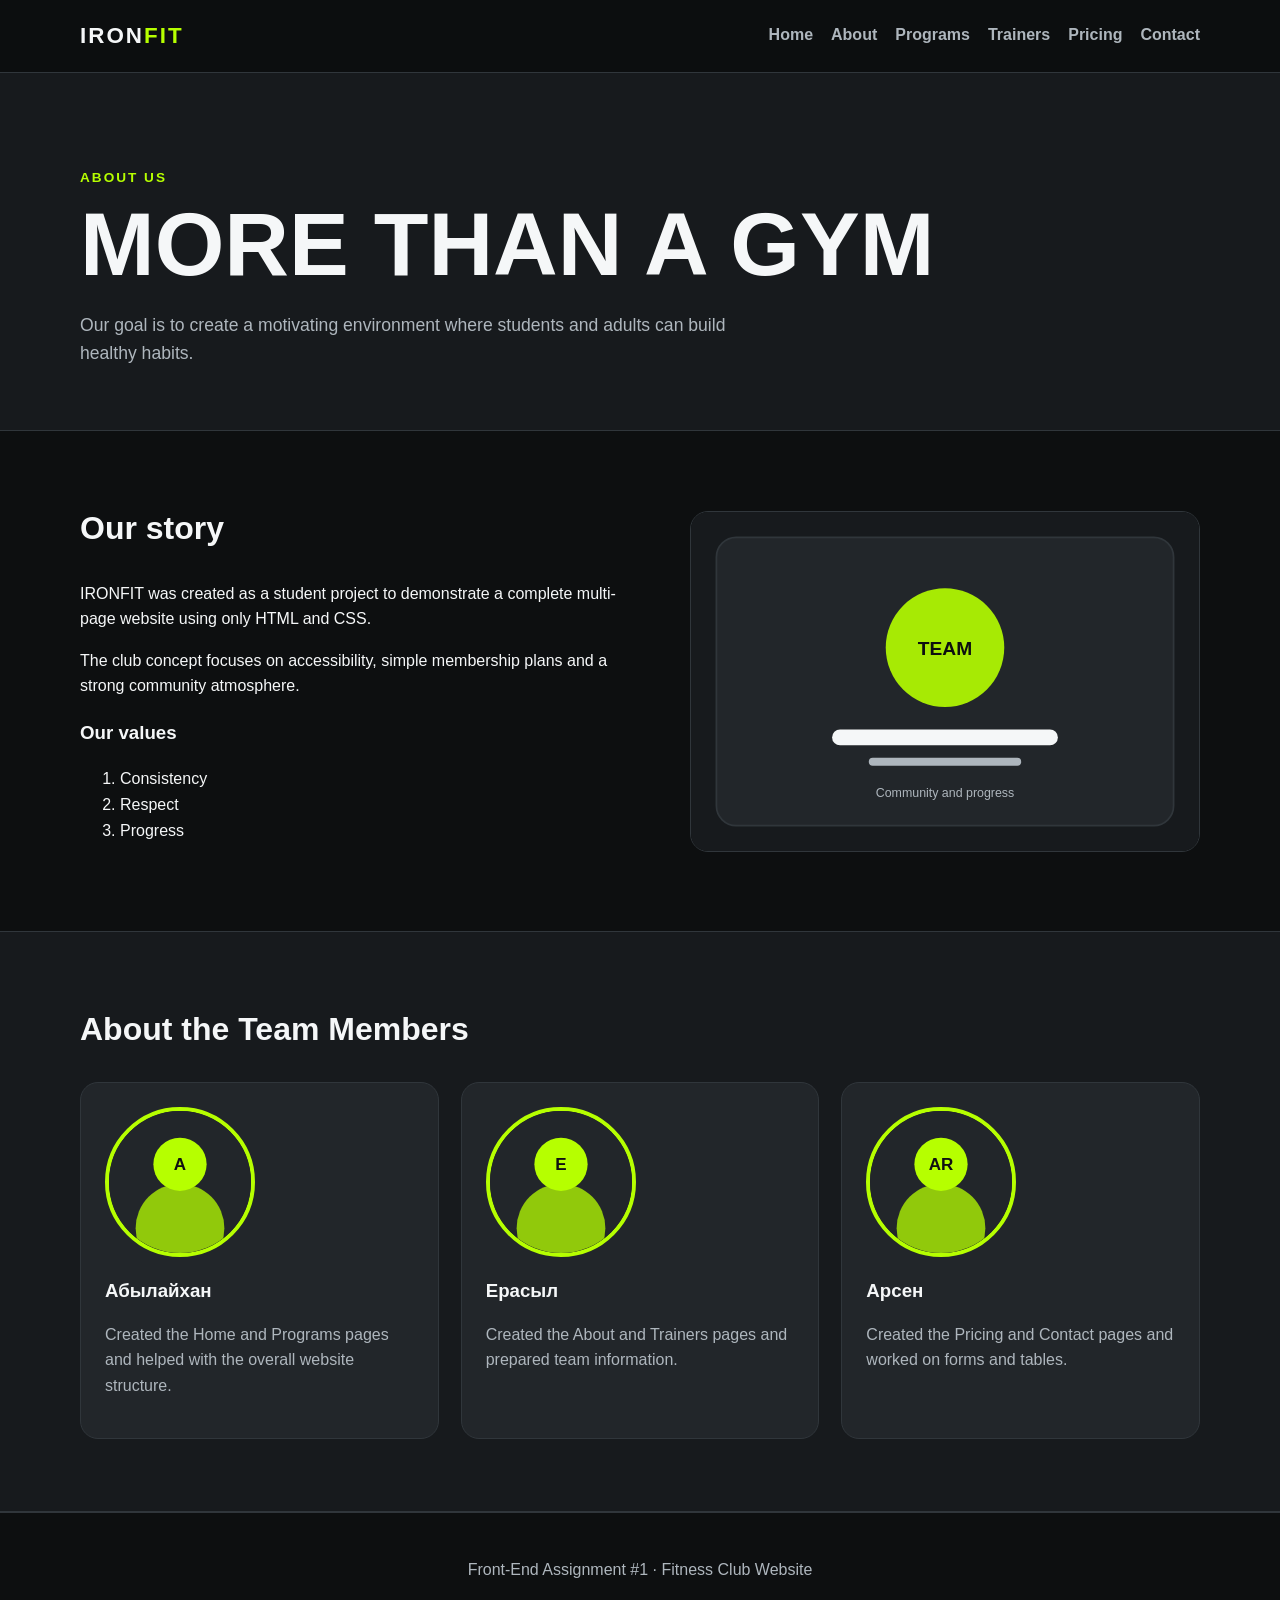
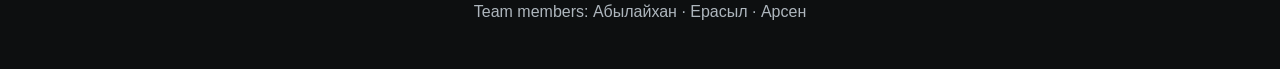
==== about.html @ 22f2975e "Erasyl: create About page" ====
<!DOCTYPE html>
<html lang="en">
<head>
  <!-- Page created by Ерасыл -->
  <meta charset="UTF-8">
  <meta name="viewport" content="width=device-width, initial-scale=1.0">
  <title>About Us | IRONFIT</title>
  <link rel="stylesheet" href="css/style.css">
</head>
<body>

<header id="main-header">
  <div class="container nav-wrap">
    <a class="logo" href="index.html">IRON<span>FIT</span></a>
    <nav class="nav-menu">
      <a href="index.html">Home</a>
      <a href="about.html">About</a>
      <a href="programs.html">Programs</a>
      <a href="trainers.html">Trainers</a>
      <a href="pricing.html">Pricing</a>
      <a href="contact.html">Contact</a>
    </nav>
  </div>
</header>


<main>
  <section class="page-hero">
    <div class="container">
      <p class="eyebrow">ABOUT US</p>
      <h1>More than a gym</h1>
      <p class="lead">Our goal is to create a motivating environment where students and adults can build healthy habits.</p>
    </div>
  </section>

  <section class="section">
    <div class="container two-col">
      <div>
        <h2>Our story</h2>
        <p>IRONFIT was created as a student project to demonstrate a complete multi-page website using only HTML and CSS.</p>
        <p>The club concept focuses on accessibility, simple membership plans and a strong community atmosphere.</p>
        <h3>Our values</h3>
        <ol>
          <li>Consistency</li>
          <li>Respect</li>
          <li>Progress</li>
        </ol>
      </div>
      <img class="feature-img" src="images/about.svg" alt="Fitness club members training together">
    </div>
  </section>

  <section class="section alt">
    <div class="container">
      <h2>About the Team Members</h2>
      <div class="cards">
        <article class="card">
          <img class="profile-img" src="images/abylai.svg" alt="Profile illustration of Абылайхан">
          <h3>Абылайхан</h3>
          <p>Created the Home and Programs pages and helped with the overall website structure.</p>
        </article>
        <article class="card">
          <img class="profile-img" src="images/erasyl.svg" alt="Profile illustration of Ерасыл">
          <h3>Ерасыл</h3>
          <p>Created the About and Trainers pages and prepared team information.</p>
        </article>
        <article class="card">
          <img class="profile-img" src="images/arsen.svg" alt="Profile illustration of Арсен">
          <h3>Арсен</h3>
          <p>Created the Pricing and Contact pages and worked on forms and tables.</p>
        </article>
      </div>
    </div>
  </section>
</main>


<footer>
  <div class="container">
    <p>Front-End Assignment #1 · Fitness Club Website</p>
    <p>Team members: Абылайхан · Ерасыл · Арсен</p>
  </div>
</footer>

</body>
</html>
---- css/style.css ----
* { box-sizing: border-box; }

:root {
  --bg: #0d0f10;
  --panel: #171a1d;
  --panel-2: #22262a;
  --text: #f5f7f8;
  --muted: #aeb6bd;
  --accent: #b6ff00;
  --border: #30363b;
}

html { scroll-behavior: smooth; }

body {
  margin: 0;
  font-family: Arial, Helvetica, sans-serif;
  background: var(--bg);
  color: var(--text);
  line-height: 1.6;
}

img {
  max-width: 100%;
  display: block;
}

a {
  color: var(--text);
  text-decoration: none;
}

.container {
  width: min(1120px, 90%);
  margin: 0 auto;
}

#main-header {
  position: sticky;
  top: 0;
  z-index: 10;
  background: rgba(13, 15, 16, 0.96);
  border-bottom: 1px solid var(--border);
}

.nav-wrap {
  min-height: 72px;
  display: flex;
  align-items: center;
  justify-content: space-between;
  gap: 24px;
}

.logo {
  font-size: 1.4rem;
  font-weight: 900;
  letter-spacing: 2px;
}

.logo span { color: var(--accent); }

.nav-menu {
  display: flex;
  gap: 18px;
  flex-wrap: wrap;
}

.nav-menu a {
  color: var(--muted);
  font-weight: 700;
  padding: 8px 0;
  border-bottom: 2px solid transparent;
}

.nav-menu a:hover {
  color: var(--accent);
  border-bottom-color: var(--accent);
}

.hero {
  min-height: 78vh;
  display: grid;
  align-items: center;
  padding: 70px 0;
}

.hero-grid,
.two-col,
.form-grid {
  display: grid;
  grid-template-columns: 1.1fr 1fr;
  align-items: center;
  gap: 48px;
}

.hero h1,
.page-hero h1 {
  font-size: clamp(2.6rem, 7vw, 5.8rem);
  line-height: 0.95;
  margin: 10px 0 24px;
  text-transform: uppercase;
}

.page-hero {
  padding: 80px 0 45px;
  background: var(--panel);
  border-bottom: 1px solid var(--border);
}

.eyebrow {
  color: var(--accent);
  font-weight: 900;
  letter-spacing: 2px;
  font-size: 0.85rem;
}

.lead {
  color: var(--muted);
  font-size: 1.1rem;
  max-width: 700px;
}

.btn,
button {
  display: inline-block;
  background: var(--accent);
  color: #0b0d0e;
  padding: 13px 20px;
  border: 2px solid var(--accent);
  border-radius: 10px;
  font-weight: 900;
  margin: 10px 10px 0 0;
  cursor: pointer;
}

.btn:hover,
button:hover {
  transform: translateY(-2px);
}

.btn-outline {
  background: transparent;
  color: var(--text);
}

.section { padding: 72px 0; }

.alt {
  background: var(--panel);
  border-top: 1px solid var(--border);
  border-bottom: 1px solid var(--border);
}

h2 {
  font-size: 2rem;
  margin-top: 0;
}

.cards {
  display: grid;
  grid-template-columns: repeat(3, 1fr);
  gap: 22px;
}

.card {
  background: var(--panel);
  border: 1px solid var(--border);
  padding: 24px;
  border-radius: 18px;
}

.alt .card { background: var(--panel-2); }

.card h3 { margin-bottom: 8px; }

.card p,
.card li { color: var(--muted); }

.feature-img,
.program-img {
  width: 100%;
  border-radius: 18px;
  border: 1px solid var(--border);
}

.program-img { margin-bottom: 16px; }

.profile-img {
  width: 150px;
  height: 150px;
  object-fit: cover;
  border-radius: 50%;
  border: 4px solid var(--accent);
  margin-bottom: 18px;
}

.check-list li { margin-bottom: 10px; }

.table-wrap { overflow-x: auto; }

table {
  width: 100%;
  border-collapse: collapse;
  background: var(--panel);
  border-radius: 16px;
  overflow: hidden;
}

table th,
table td {
  padding: 18px;
  border: 1px solid var(--border);
  text-align: left;
}

table th {
  background: var(--accent);
  color: #111;
}

table td { color: var(--muted); }

.center { text-align: center; margin-top: 28px; }

form {
  background: var(--panel);
  padding: 28px;
  border: 1px solid var(--border);
  border-radius: 18px;
}

#contact-form label {
  display: block;
  font-weight: 700;
  margin: 14px 0 7px;
}

input,
select,
textarea {
  width: 100%;
  padding: 12px 14px;
  border-radius: 9px;
  border: 1px solid var(--border);
  background: #0f1113;
  color: var(--text);
  outline: none;
}

input:focus,
select:focus,
textarea:focus {
  border-color: var(--accent);
}

input[type="color"] {
  height: 48px;
  padding: 5px;
}

.radio-row {
  display: flex;
  gap: 18px;
}

.radio-row label {
  display: flex !important;
  align-items: center;
  gap: 6px;
}

.radio-row input { width: auto; }

.contact-card {
  padding: 28px;
  border-radius: 18px;
}

footer {
  padding: 28px 0;
  text-align: center;
  color: var(--muted);
  border-top: 1px solid var(--border);
}

@media (max-width: 800px) {
  .nav-wrap,
  .hero-grid,
  .two-col,
  .form-grid {
    grid-template-columns: 1fr;
  }

  .nav-wrap {
    display: flex;
    flex-direction: column;
    padding: 16px 0;
  }

  .nav-menu { justify-content: center; }
  .cards { grid-template-columns: 1fr; }
  .hero { min-height: auto; }
}
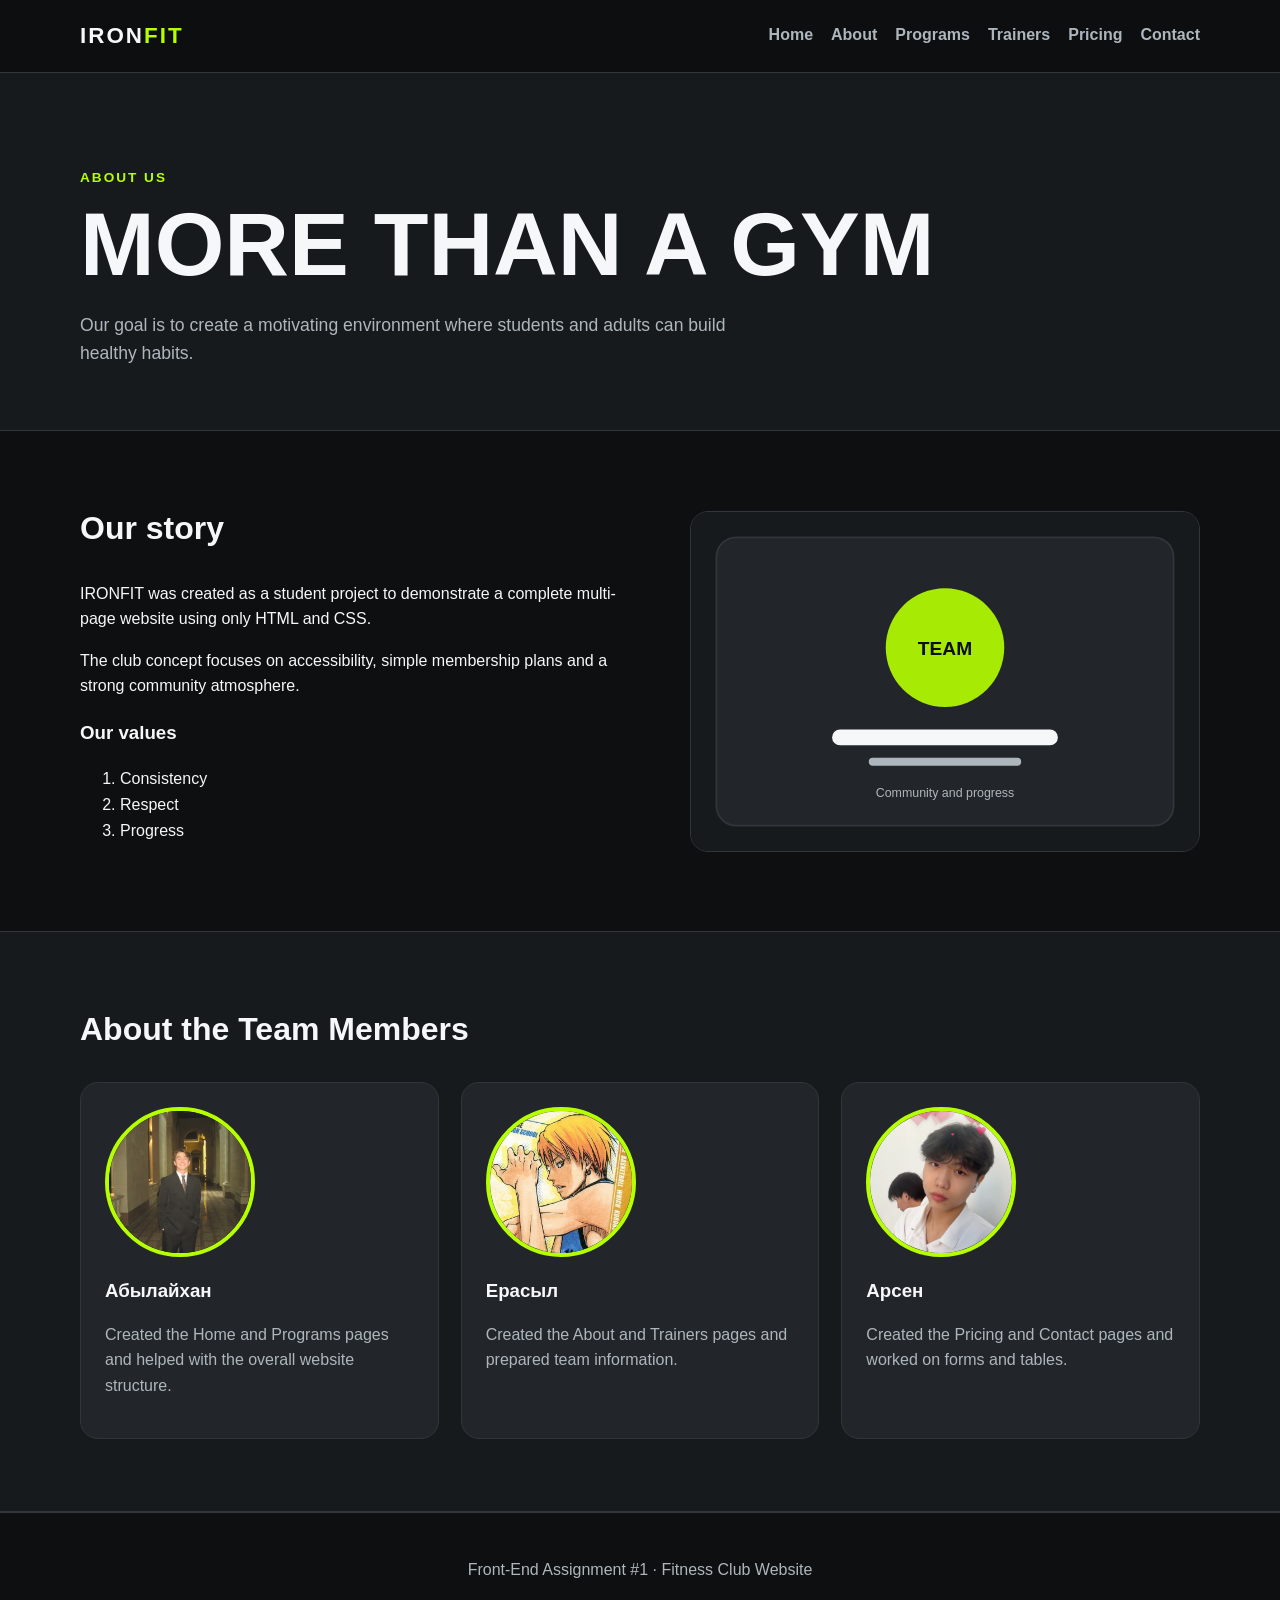
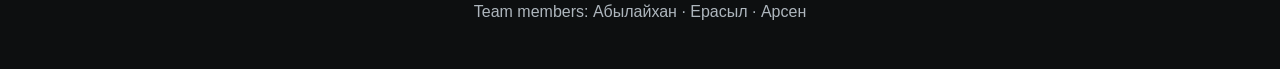
==== commit d2788a0d: "Final website updates" ====
--- a/about.html
+++ b/about.html
@@ -55,17 +55,17 @@
       <h2>About the Team Members</h2>
       <div class="cards">
         <article class="card">
-          <img class="profile-img" src="images/abylai.svg" alt="Profile illustration of Абылайхан">
+          <img class="profile-img" src="images/abylai.jpg" alt="Photo of Abylaikhan">
           <h3>Абылайхан</h3>
           <p>Created the Home and Programs pages and helped with the overall website structure.</p>
         </article>
         <article class="card">
-          <img class="profile-img" src="images/erasyl.svg" alt="Profile illustration of Ерасыл">
+          <img class="profile-img" src="images/erasyl.jpg" alt="Photo of Erasyl">
           <h3>Ерасыл</h3>
           <p>Created the About and Trainers pages and prepared team information.</p>
         </article>
         <article class="card">
-          <img class="profile-img" src="images/arsen.svg" alt="Profile illustration of Арсен">
+          <img class="profile-img" src="images/arsen.jpg" alt="Photo of Arsen">
           <h3>Арсен</h3>
           <p>Created the Pricing and Contact pages and worked on forms and tables.</p>
         </article>
@@ -73,7 +73,6 @@
     </div>
   </section>
 </main>
-
 
 <footer>
   <div class="container">
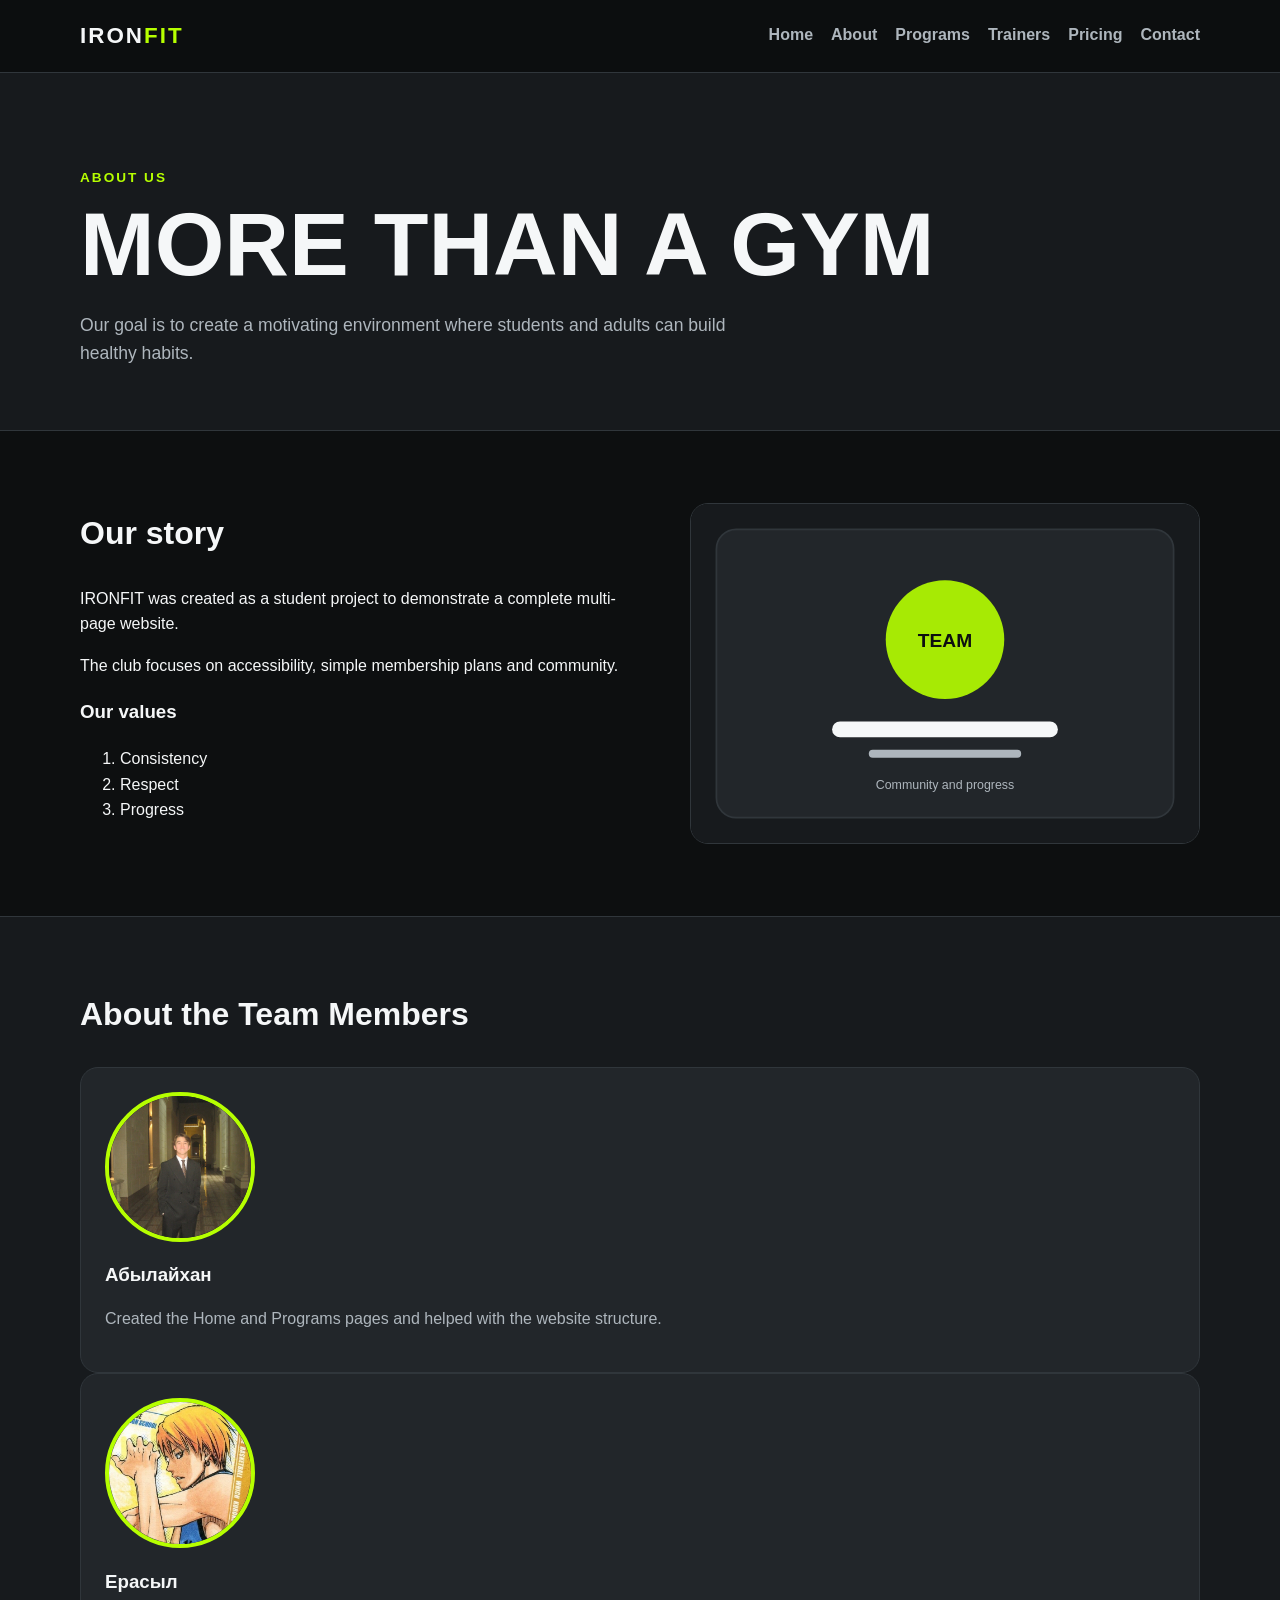
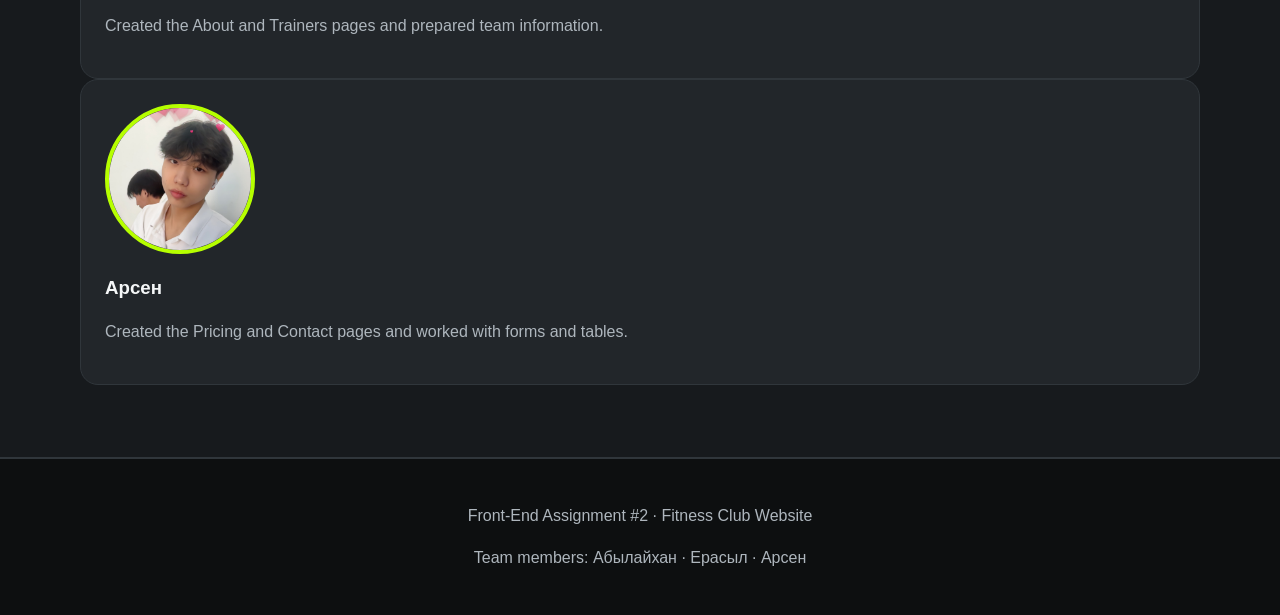
==== commit 53ee96a1: "Erasyl: add Flexbox layouts to team and trainers pages" ====
--- a/about.html
+++ b/about.html
@@ -1,5 +1,6 @@
 <!DOCTYPE html>
 <html lang="en">
+
 <head>
   <!-- Page created by Ерасыл -->
   <meta charset="UTF-8">
@@ -7,11 +8,17 @@
   <title>About Us | IRONFIT</title>
   <link rel="stylesheet" href="css/style.css">
 </head>
+
 <body>
 
 <header id="main-header">
+
   <div class="container nav-wrap">
-    <a class="logo" href="index.html">IRON<span>FIT</span></a>
+
+    <a class="logo" href="index.html">
+      IRON<span>FIT</span>
+    </a>
+
     <nav class="nav-menu">
       <a href="index.html">Home</a>
       <a href="about.html">About</a>
@@ -20,66 +27,135 @@
       <a href="pricing.html">Pricing</a>
       <a href="contact.html">Contact</a>
     </nav>
+
   </div>
+
 </header>
 
+<main>
 
-<main>
   <section class="page-hero">
     <div class="container">
+
       <p class="eyebrow">ABOUT US</p>
+
       <h1>More than a gym</h1>
-      <p class="lead">Our goal is to create a motivating environment where students and adults can build healthy habits.</p>
+
+      <p class="lead">
+        Our goal is to create a motivating environment
+        where students and adults can build healthy habits.
+      </p>
+
     </div>
   </section>
 
   <section class="section">
+
     <div class="container two-col">
+
       <div>
+
         <h2>Our story</h2>
-        <p>IRONFIT was created as a student project to demonstrate a complete multi-page website using only HTML and CSS.</p>
-        <p>The club concept focuses on accessibility, simple membership plans and a strong community atmosphere.</p>
+
+        <p>
+          IRONFIT was created as a student project
+          to demonstrate a complete multi-page website.
+        </p>
+
+        <p>
+          The club focuses on accessibility,
+          simple membership plans and community.
+        </p>
+
         <h3>Our values</h3>
+
         <ol>
           <li>Consistency</li>
           <li>Respect</li>
           <li>Progress</li>
         </ol>
+
       </div>
-      <img class="feature-img" src="images/about.svg" alt="Fitness club members training together">
+
+      <img
+        class="feature-img"
+        src="images/about.svg"
+        alt="Fitness club members training">
+
     </div>
   </section>
 
   <section class="section alt">
+
     <div class="container">
+
       <h2>About the Team Members</h2>
-      <div class="cards">
+
+      <div class="team-flex">
+
         <article class="card">
-          <img class="profile-img" src="images/abylai.jpg" alt="Photo of Abylaikhan">
+
+          <img
+            class="profile-img"
+            src="images/abylai.jpg"
+            alt="Photo of Abylaikhan">
+
           <h3>Абылайхан</h3>
-          <p>Created the Home and Programs pages and helped with the overall website structure.</p>
+
+          <p>
+            Created the Home and Programs pages
+            and helped with the website structure.
+          </p>
+
         </article>
+
         <article class="card">
-          <img class="profile-img" src="images/erasyl.jpg" alt="Photo of Erasyl">
+
+          <img
+            class="profile-img"
+            src="images/erasyl.jpg"
+            alt="Photo of Erasyl">
+
           <h3>Ерасыл</h3>
-          <p>Created the About and Trainers pages and prepared team information.</p>
+
+          <p>
+            Created the About and Trainers pages
+            and prepared team information.
+          </p>
+
         </article>
+
         <article class="card">
-          <img class="profile-img" src="images/arsen.jpg" alt="Photo of Arsen">
+
+          <img
+            class="profile-img"
+            src="images/arsen.jpg"
+            alt="Photo of Arsen">
+
           <h3>Арсен</h3>
-          <p>Created the Pricing and Contact pages and worked on forms and tables.</p>
+
+          <p>
+            Created the Pricing and Contact pages
+            and worked with forms and tables.
+          </p>
+
         </article>
+
       </div>
+
     </div>
   </section>
+
 </main>
 
 <footer>
+
   <div class="container">
-    <p>Front-End Assignment #1 · Fitness Club Website</p>
+    <p>Front-End Assignment #2 · Fitness Club Website</p>
     <p>Team members: Абылайхан · Ерасыл · Арсен</p>
   </div>
+
 </footer>
 
 </body>
-</html>
+</html>
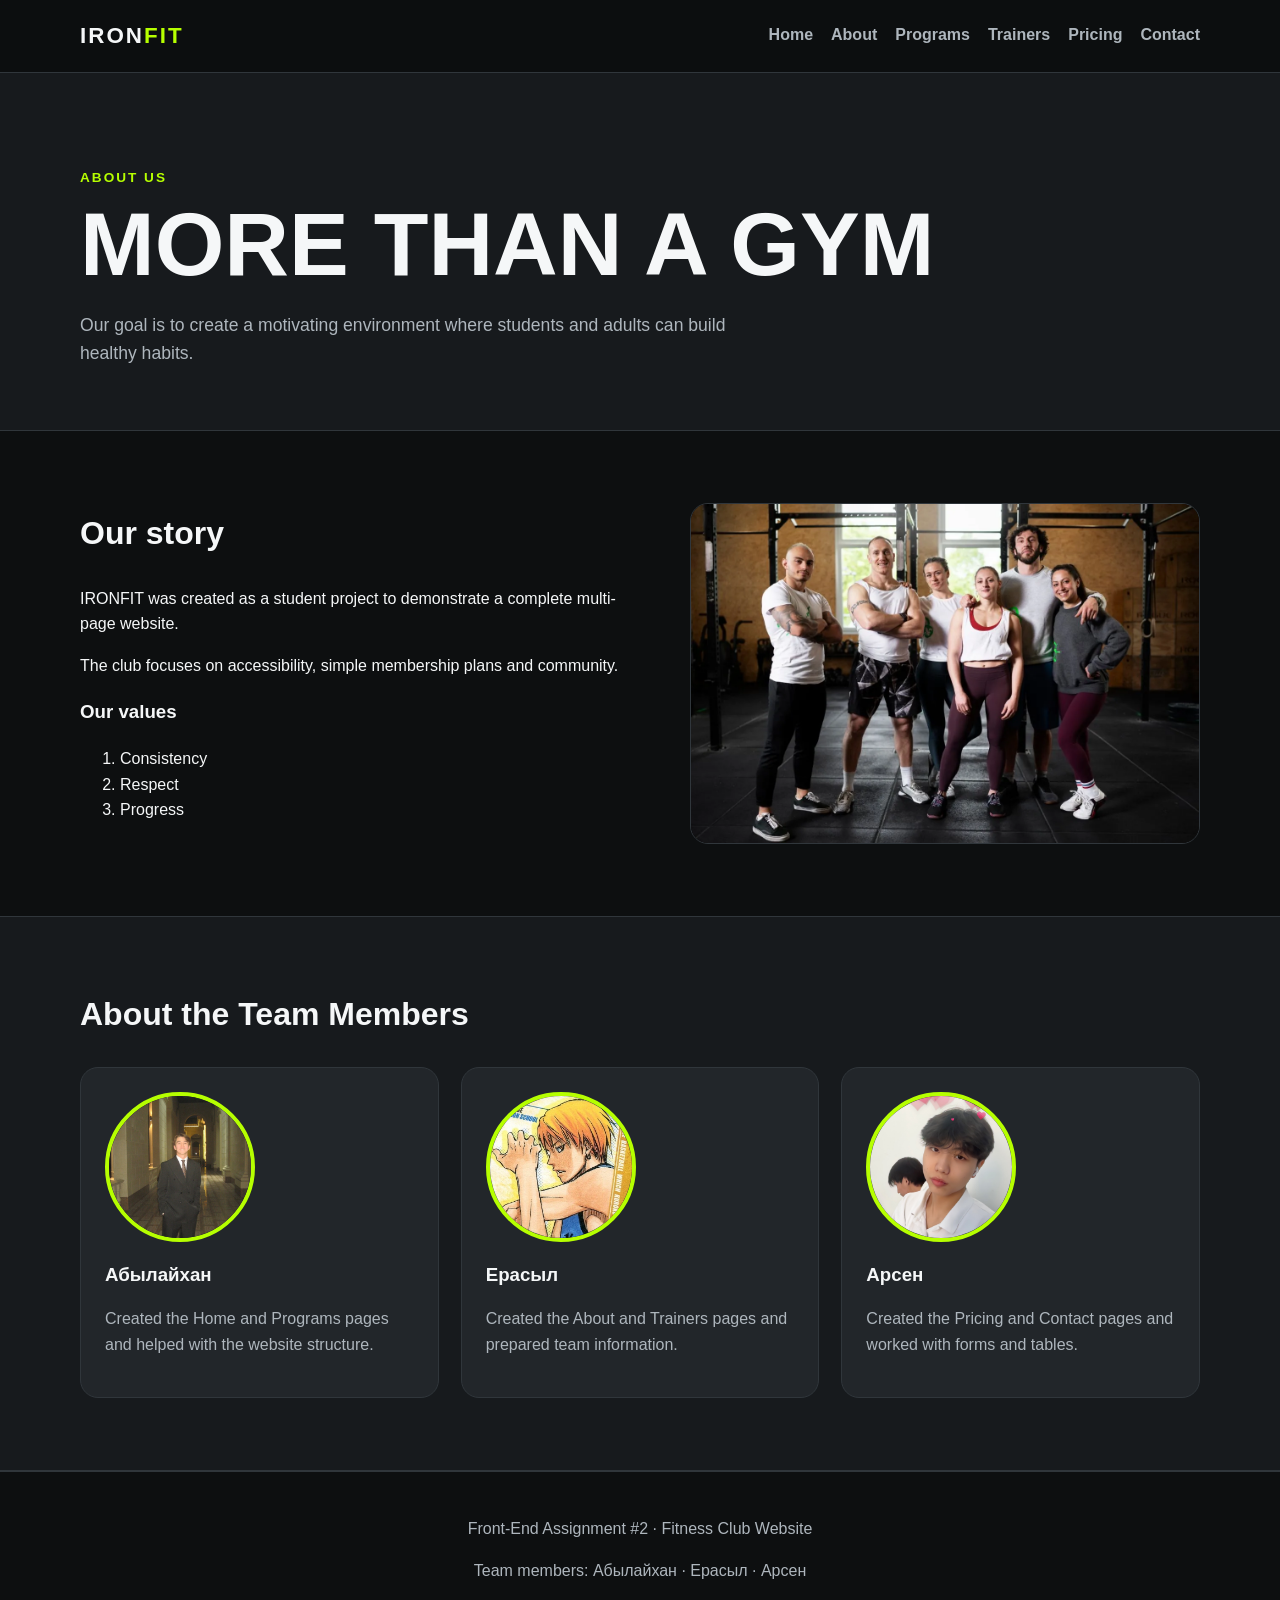
==== commit 65ac92b3: "Update Assignment 2 project" ====
--- a/about.html
+++ b/about.html
@@ -79,7 +79,7 @@
 
       <img
         class="feature-img"
-        src="images/about.svg"
+        src="images/about.webp"
         alt="Fitness club members training">
 
     </div>
--- a/css/style.css
+++ b/css/style.css
@@ -1,5 +1,10 @@
-
-* { box-sizing: border-box; }
+/* ==========================
+   GLOBAL
+========================== */
+
+* {
+  box-sizing: border-box;
+}
 
 :root {
   --bg: #0d0f10;
@@ -11,7 +16,9 @@
   --border: #30363b;
 }
 
-html { scroll-behavior: smooth; }
+html {
+  scroll-behavior: smooth;
+}
 
 body {
   margin: 0;
@@ -36,6 +43,11 @@
   margin: 0 auto;
 }
 
+
+/* ==========================
+   HEADER
+========================== */
+
 #main-header {
   position: sticky;
   top: 0;
@@ -46,9 +58,11 @@
 
 .nav-wrap {
   min-height: 72px;
+
   display: flex;
   align-items: center;
   justify-content: space-between;
+
   gap: 24px;
 }
 
@@ -58,7 +72,9 @@
   letter-spacing: 2px;
 }
 
-.logo span { color: var(--accent); }
+.logo span {
+  color: var(--accent);
+}
 
 .nav-menu {
   display: flex;
@@ -69,7 +85,9 @@
 .nav-menu a {
   color: var(--muted);
   font-weight: 700;
+
   padding: 8px 0;
+
   border-bottom: 2px solid transparent;
 }
 
@@ -78,227 +96,740 @@
   border-bottom-color: var(--accent);
 }
 
+
+/* ==========================
+   HERO
+========================== */
+
 .hero {
   min-height: 78vh;
+
   display: grid;
   align-items: center;
+
   padding: 70px 0;
 }
 
 .hero-grid,
-.two-col,
-.form-grid {
+.two-col {
   display: grid;
-  grid-template-columns: 1.1fr 1fr;
+
+  grid-template-columns:
+    1.1fr 1fr;
+
   align-items: center;
+
   gap: 48px;
 }
 
 .hero h1,
 .page-hero h1 {
   font-size: clamp(2.6rem, 7vw, 5.8rem);
+
   line-height: 0.95;
-  margin: 10px 0 24px;
+
+  margin:
+    10px 0 24px;
+
   text-transform: uppercase;
 }
 
 .page-hero {
-  padding: 80px 0 45px;
-  background: var(--panel);
-  border-bottom: 1px solid var(--border);
+  padding:
+    80px 0 45px;
+
+  background:
+    var(--panel);
+
+  border-bottom:
+    1px solid var(--border);
 }
 
 .eyebrow {
   color: var(--accent);
+
   font-weight: 900;
-  letter-spacing: 2px;
-  font-size: 0.85rem;
+
+  letter-spacing:
+    2px;
+
+  font-size:
+    0.85rem;
 }
 
 .lead {
   color: var(--muted);
-  font-size: 1.1rem;
-  max-width: 700px;
-}
+
+  font-size:
+    1.1rem;
+
+  max-width:
+    700px;
+}
+
+
+/* ==========================
+   BUTTONS
+========================== */
 
 .btn,
 button {
   display: inline-block;
-  background: var(--accent);
-  color: #0b0d0e;
-  padding: 13px 20px;
-  border: 2px solid var(--accent);
-  border-radius: 10px;
-  font-weight: 900;
-  margin: 10px 10px 0 0;
-  cursor: pointer;
+
+  background:
+    var(--accent);
+
+  color:
+    #0b0d0e;
+
+  padding:
+    13px 20px;
+
+  border:
+    2px solid var(--accent);
+
+  border-radius:
+    10px;
+
+  font-weight:
+    900;
+
+  margin:
+    10px 10px 0 0;
+
+  cursor:
+    pointer;
+
+  transition:
+    0.3s;
 }
 
 .btn:hover,
 button:hover {
-  transform: translateY(-2px);
+  transform:
+    translateY(-2px);
 }
 
 .btn-outline {
-  background: transparent;
-  color: var(--text);
-}
-
-.section { padding: 72px 0; }
+  background:
+    transparent;
+
+  color:
+    var(--text);
+}
+
+
+/* ==========================
+   SECTIONS
+========================== */
+
+.section {
+  padding:
+    72px 0;
+}
 
 .alt {
-  background: var(--panel);
-  border-top: 1px solid var(--border);
-  border-bottom: 1px solid var(--border);
+  background:
+    var(--panel);
+
+  border-top:
+    1px solid var(--border);
+
+  border-bottom:
+    1px solid var(--border);
 }
 
 h2 {
-  font-size: 2rem;
-  margin-top: 0;
-}
-
-.cards {
-  display: grid;
-  grid-template-columns: repeat(3, 1fr);
-  gap: 22px;
-}
+  font-size:
+    2rem;
+
+  margin-top:
+    0;
+}
+
+
+/* ==========================
+   CARDS
+========================== */
 
 .card {
-  background: var(--panel);
-  border: 1px solid var(--border);
-  padding: 24px;
-  border-radius: 18px;
-}
-
-.alt .card { background: var(--panel-2); }
-
-.card h3 { margin-bottom: 8px; }
+  background:
+    var(--panel);
+
+  border:
+    1px solid var(--border);
+
+  padding:
+    24px;
+
+  border-radius:
+    18px;
+
+  transition:
+    transform 0.3s ease,
+    box-shadow 0.3s ease;
+}
+
+.card:hover {
+  transform:
+    translateY(-6px);
+
+  box-shadow:
+    0 12px 30px
+    rgba(0, 0, 0, 0.35);
+}
+
+.alt .card {
+  background:
+    var(--panel-2);
+}
+
+.card h3 {
+  margin-bottom:
+    8px;
+}
 
 .card p,
-.card li { color: var(--muted); }
+.card li {
+  color:
+    var(--muted);
+}
+
+
+/* ==========================
+   IMAGES
+========================== */
 
 .feature-img,
 .program-img {
-  width: 100%;
-  border-radius: 18px;
-  border: 1px solid var(--border);
-}
-
-.program-img { margin-bottom: 16px; }
+  width:
+    100%;
+
+  border-radius:
+    18px;
+
+  border:
+    1px solid var(--border);
+}
+
+.program-img {
+  margin-bottom:
+    16px;
+}
 
 .profile-img {
-  width: 150px;
-  height: 150px;
-  object-fit: cover;
-  border-radius: 50%;
-  border: 4px solid var(--accent);
-  margin-bottom: 18px;
-}
-
-.check-list li { margin-bottom: 10px; }
-
-.table-wrap { overflow-x: auto; }
+  width:
+    150px;
+
+  height:
+    150px;
+
+  object-fit:
+    cover;
+
+  border-radius:
+    50%;
+
+  border:
+    4px solid var(--accent);
+
+  margin-bottom:
+    18px;
+}
+
+
+/* ==========================
+   FLEXBOX
+========================== */
+
+.home-flex,
+.program-flex,
+.team-flex,
+.trainer-flex,
+.pricing-flex {
+  display:
+    flex;
+
+  gap:
+    22px;
+
+  align-items:
+    stretch;
+}
+
+.home-flex .card,
+.program-flex .card,
+.team-flex .card,
+.trainer-flex .card,
+.pricing-flex .card {
+  flex:
+    1;
+}
+
+.program-flex .card,
+.trainer-flex .card,
+.pricing-flex .card {
+  display:
+    flex;
+
+  flex-direction:
+    column;
+}
+
+.card-btn,
+.membership-card .btn {
+  margin-top:
+    auto;
+}
+
+
+/* ==========================
+   LIST
+========================== */
+
+.check-list li {
+  margin-bottom:
+    10px;
+}
+
+
+/* ==========================
+   TABLE
+========================== */
+
+.table-wrap {
+  overflow-x:
+    auto;
+}
 
 table {
-  width: 100%;
-  border-collapse: collapse;
-  background: var(--panel);
-  border-radius: 16px;
-  overflow: hidden;
+  width:
+    100%;
+
+  border-collapse:
+    collapse;
+
+  background:
+    var(--panel);
+
+  border-radius:
+    16px;
+
+  overflow:
+    hidden;
 }
 
 table th,
 table td {
-  padding: 18px;
-  border: 1px solid var(--border);
-  text-align: left;
+  padding:
+    18px;
+
+  border:
+    1px solid var(--border);
+
+  text-align:
+    left;
 }
 
 table th {
-  background: var(--accent);
-  color: #111;
-}
-
-table td { color: var(--muted); }
-
-.center { text-align: center; margin-top: 28px; }
+  background:
+    var(--accent);
+
+  color:
+    #111;
+}
+
+table td {
+  color:
+    var(--muted);
+}
+
+
+/* ==========================
+   CONTACT FLEXBOX
+========================== */
+
+.contact-flex {
+  display:
+    flex;
+
+  gap:
+    48px;
+
+  align-items:
+    flex-start;
+}
+
+.contact-flex #contact-form {
+  flex:
+    1;
+}
+
+.contact-flex .contact-card {
+  flex:
+    1;
+}
+
+
+/* ==========================
+   FORM
+========================== */
 
 form {
-  background: var(--panel);
-  padding: 28px;
-  border: 1px solid var(--border);
-  border-radius: 18px;
+  background:
+    var(--panel);
+
+  padding:
+    28px;
+
+  border:
+    1px solid var(--border);
+
+  border-radius:
+    18px;
 }
 
 #contact-form label {
-  display: block;
-  font-weight: 700;
-  margin: 14px 0 7px;
+  display:
+    block;
+
+  font-weight:
+    700;
+
+  margin:
+    14px 0 7px;
 }
 
 input,
 select,
 textarea {
-  width: 100%;
-  padding: 12px 14px;
-  border-radius: 9px;
-  border: 1px solid var(--border);
-  background: #0f1113;
-  color: var(--text);
-  outline: none;
+  width:
+    100%;
+
+  padding:
+    12px 14px;
+
+  border-radius:
+    9px;
+
+  border:
+    1px solid var(--border);
+
+  background:
+    #0f1113;
+
+  color:
+    var(--text);
+
+  outline:
+    none;
 }
 
 input:focus,
 select:focus,
 textarea:focus {
-  border-color: var(--accent);
+  border-color:
+    var(--accent);
 }
 
 input[type="color"] {
-  height: 48px;
-  padding: 5px;
+  height:
+    48px;
+
+  padding:
+    5px;
 }
 
 .radio-row {
-  display: flex;
-  gap: 18px;
+  display:
+    flex;
+
+  gap:
+    18px;
 }
 
 .radio-row label {
-  display: flex !important;
-  align-items: center;
-  gap: 6px;
-}
-
-.radio-row input { width: auto; }
+  display:
+    flex !important;
+
+  align-items:
+    center;
+
+  gap:
+    6px;
+}
+
+.radio-row input {
+  width:
+    auto;
+}
 
 .contact-card {
-  padding: 28px;
-  border-radius: 18px;
-}
+  padding:
+    28px;
+
+  border-radius:
+    18px;
+}
+
+
+/* ==========================
+   CSS GRID AREAS
+   PRICING PAGE
+========================== */
+
+.grid-page {
+  min-height:
+    100vh;
+
+  display:
+    grid;
+
+  grid-template-areas:
+    "header header"
+    "sidebar main"
+    "footer footer";
+
+  grid-template-columns:
+    240px 1fr;
+
+  grid-template-rows:
+    auto 1fr auto;
+}
+
+.grid-header {
+  grid-area:
+    header;
+}
+
+.grid-sidebar {
+  grid-area:
+    sidebar;
+
+  background:
+    var(--panel);
+
+  border-right:
+    1px solid var(--border);
+
+  padding:
+    40px 24px;
+}
+
+.grid-sidebar h3 {
+  color:
+    var(--accent);
+
+  margin-top:
+    0;
+}
+
+.grid-sidebar a {
+  display:
+    block;
+
+  padding:
+    10px 0;
+
+  color:
+    var(--muted);
+
+  border-bottom:
+    1px solid var(--border);
+}
+
+.grid-sidebar a:hover {
+  color:
+    var(--accent);
+}
+
+.grid-main {
+  grid-area:
+    main;
+}
+
+.grid-footer {
+  grid-area:
+    footer;
+}
+
+
+/* ==========================
+   GRID GALLERY
+========================== */
+
+.gallery-grid {
+  display:
+    grid;
+
+  grid-template-columns:
+    repeat(3, 1fr);
+
+  gap:
+    18px;
+}
+
+.gallery-item {
+  position:
+    relative;
+
+  overflow:
+    hidden;
+
+  border-radius:
+    16px;
+
+  border:
+    1px solid var(--border);
+}
+
+.gallery-item img {
+  width:
+    100%;
+
+  height:
+    230px;
+
+  object-fit:
+    cover;
+
+  transition:
+    transform 0.3s ease;
+}
+
+.gallery-caption {
+  position:
+    absolute;
+
+  left:
+    0;
+
+  right:
+    0;
+
+  bottom:
+    0;
+
+  padding:
+    18px;
+
+  background:
+    rgba(0, 0, 0, 0.75);
+
+  color:
+    white;
+
+  font-weight:
+    700;
+
+  opacity:
+    0;
+
+  transition:
+    opacity 0.3s ease;
+}
+
+.gallery-item:hover img {
+  transform:
+    scale(1.06);
+}
+
+.gallery-item:hover .gallery-caption {
+  opacity:
+    1;
+}
+
+
+/* ==========================
+   FOOTER
+========================== */
 
 footer {
-  padding: 28px 0;
-  text-align: center;
-  color: var(--muted);
-  border-top: 1px solid var(--border);
-}
+  padding:
+    28px 0;
+
+  text-align:
+    center;
+
+  color:
+    var(--muted);
+
+  border-top:
+    1px solid var(--border);
+}
+
+
+/* ==========================
+   RESPONSIVE
+========================== */
 
 @media (max-width: 800px) {
-  .nav-wrap,
+
+  .home-flex,
+  .program-flex,
+  .team-flex,
+  .trainer-flex,
+  .pricing-flex,
+  .contact-flex {
+    flex-direction:
+      column;
+  }
+
+  .grid-page {
+    grid-template-areas:
+      "header"
+      "sidebar"
+      "main"
+      "footer";
+
+    grid-template-columns:
+      1fr;
+  }
+
+  .grid-sidebar {
+    border-right:
+      none;
+
+    border-bottom:
+      1px solid var(--border);
+  }
+
+  .gallery-grid {
+    grid-template-columns:
+      repeat(2, 1fr);
+  }
+
   .hero-grid,
-  .two-col,
-  .form-grid {
-    grid-template-columns: 1fr;
+  .two-col {
+    grid-template-columns:
+      1fr;
   }
 
   .nav-wrap {
-    display: flex;
-    flex-direction: column;
-    padding: 16px 0;
+    flex-direction:
+      column;
+
+    padding:
+      16px 0;
   }
 
-  .nav-menu { justify-content: center; }
-  .cards { grid-template-columns: 1fr; }
-  .hero { min-height: auto; }
-}
+  .nav-menu {
+    justify-content:
+      center;
+  }
+
+  .hero {
+    min-height:
+      auto;
+  }
+}
+
+
+@media (max-width: 500px) {
+
+  .gallery-grid {
+    grid-template-columns:
+      1fr;
+  }
+
+}
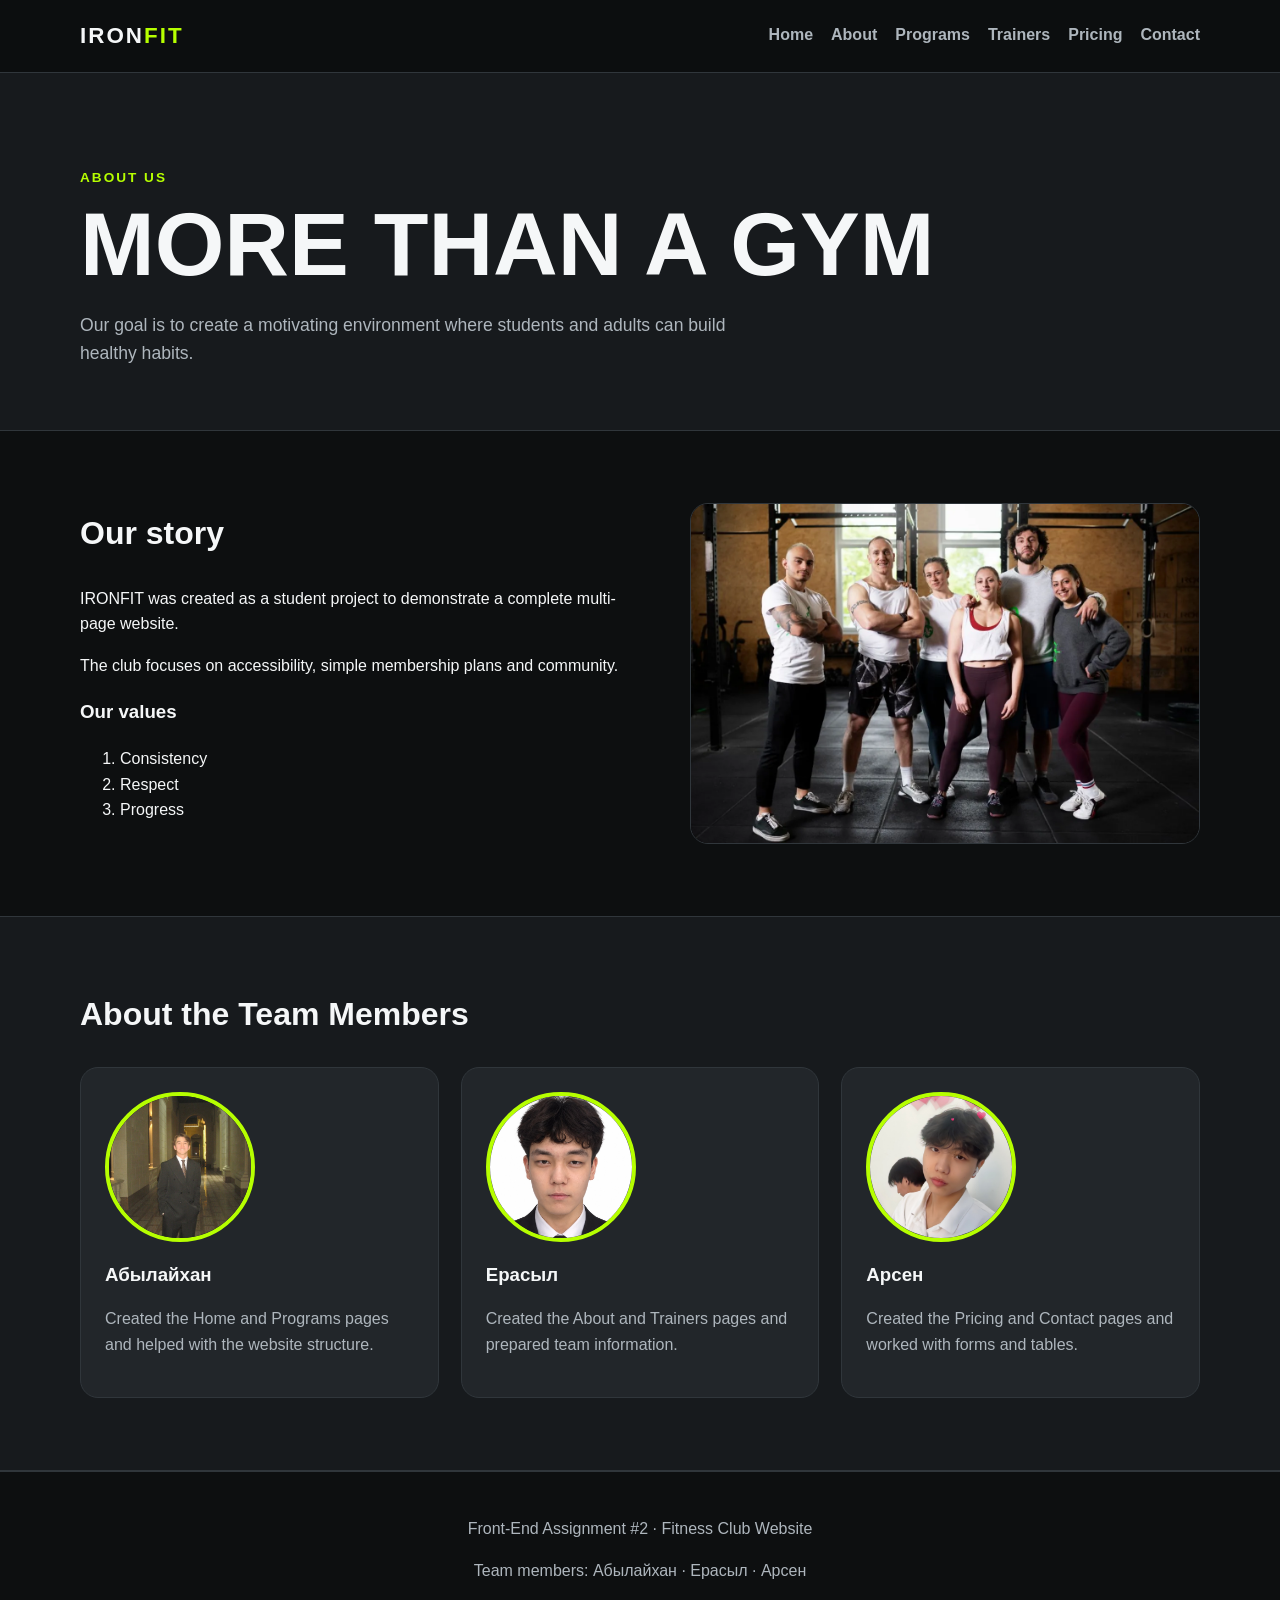
==== commit d7df78da: "Erasyl photo updated" ====
--- a/about.html
+++ b/about.html
@@ -113,7 +113,7 @@
 
           <img
             class="profile-img"
-            src="images/erasyl.jpg"
+            src="images/PHOTO-2026-09-25-15-36-45.jpg"
             alt="Photo of Erasyl">
 
           <h3>Ерасыл</h3>
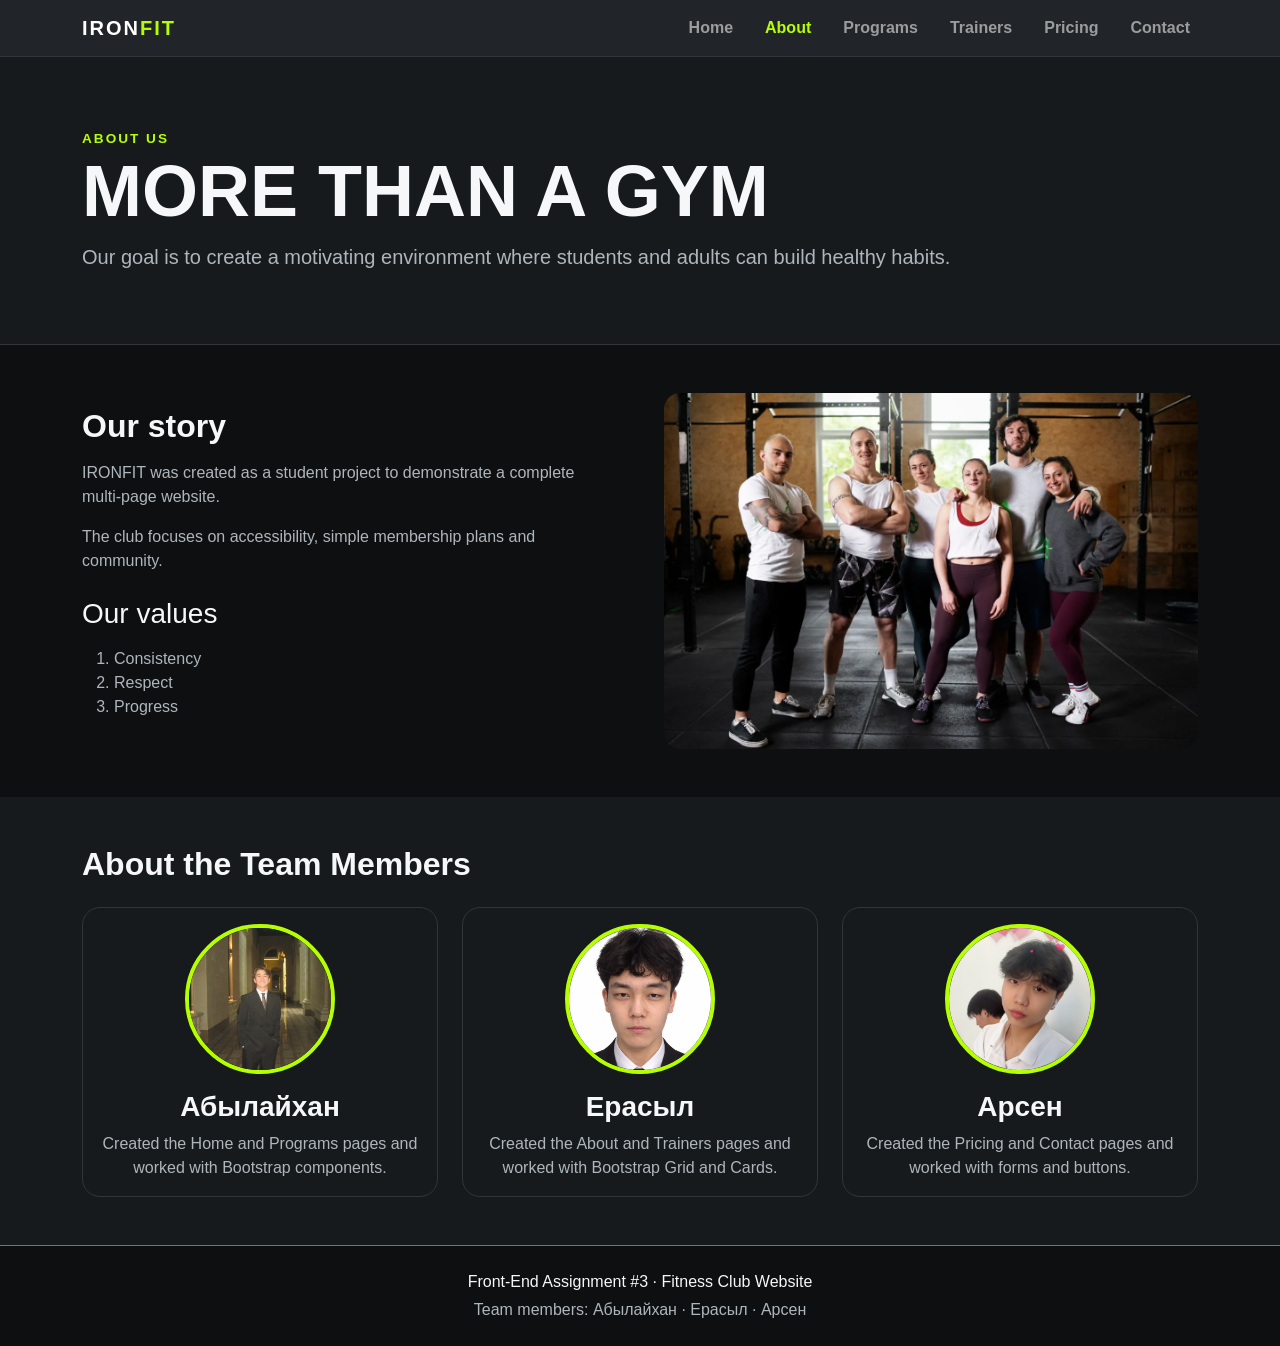
==== commit 98e86777: "Complete Assignment 3 with Bootstrap and media queries" ====
--- a/about.html
+++ b/about.html
@@ -5,157 +5,256 @@
   <!-- Page created by Ерасыл -->
   <meta charset="UTF-8">
   <meta name="viewport" content="width=device-width, initial-scale=1.0">
+
   <title>About Us | IRONFIT</title>
+
+  <link
+    href="https://cdn.jsdelivr.net/npm/bootstrap@5.3.3/dist/css/bootstrap.min.css"
+    rel="stylesheet">
+
   <link rel="stylesheet" href="css/style.css">
 </head>
 
 <body>
 
-<header id="main-header">
-
-  <div class="container nav-wrap">
-
-    <a class="logo" href="index.html">
+<nav class="navbar navbar-expand-lg navbar-dark bg-dark sticky-top">
+
+  <div class="container">
+
+    <a class="navbar-brand fw-bold ironfit-logo" href="index.html">
       IRON<span>FIT</span>
     </a>
 
-    <nav class="nav-menu">
-      <a href="index.html">Home</a>
-      <a href="about.html">About</a>
-      <a href="programs.html">Programs</a>
-      <a href="trainers.html">Trainers</a>
-      <a href="pricing.html">Pricing</a>
-      <a href="contact.html">Contact</a>
-    </nav>
+    <button
+      class="navbar-toggler"
+      type="button"
+      data-bs-toggle="collapse"
+      data-bs-target="#mainNavbar"
+      aria-controls="mainNavbar"
+      aria-expanded="false"
+      aria-label="Toggle navigation">
+
+      <span class="navbar-toggler-icon"></span>
+
+    </button>
+
+    <div class="collapse navbar-collapse" id="mainNavbar">
+
+      <ul class="navbar-nav ms-auto gap-lg-3">
+
+        <li class="nav-item"><a class="nav-link" href="index.html">Home</a></li>
+        <li class="nav-item"><a class="nav-link active" href="about.html">About</a></li>
+        <li class="nav-item"><a class="nav-link" href="programs.html">Programs</a></li>
+        <li class="nav-item"><a class="nav-link" href="trainers.html">Trainers</a></li>
+        <li class="nav-item"><a class="nav-link" href="pricing.html">Pricing</a></li>
+        <li class="nav-item"><a class="nav-link" href="contact.html">Contact</a></li>
+
+      </ul>
+
+    </div>
 
   </div>
 
-</header>
+</nav>
+
 
 <main>
 
-  <section class="page-hero">
-    <div class="container">
-
-      <p class="eyebrow">ABOUT US</p>
-
-      <h1>More than a gym</h1>
-
-      <p class="lead">
+  <section class="page-hero py-5">
+
+    <div class="container py-lg-4">
+
+      <p class="eyebrow mb-2">
+        ABOUT US
+      </p>
+
+      <h1 class="responsive-title fw-bold text-uppercase mb-3">
+        More than a gym
+      </h1>
+
+      <p class="responsive-text text-secondary mb-0">
         Our goal is to create a motivating environment
         where students and adults can build healthy habits.
       </p>
 
     </div>
+
   </section>
 
-  <section class="section">
-
-    <div class="container two-col">
-
-      <div>
-
-        <h2>Our story</h2>
-
-        <p>
-          IRONFIT was created as a student project
-          to demonstrate a complete multi-page website.
-        </p>
-
-        <p>
-          The club focuses on accessibility,
-          simple membership plans and community.
-        </p>
-
-        <h3>Our values</h3>
-
-        <ol>
-          <li>Consistency</li>
-          <li>Respect</li>
-          <li>Progress</li>
-        </ol>
+
+  <!-- BOOTSTRAP TWO COLUMN GRID -->
+  <section class="py-5">
+
+    <div class="container">
+
+      <div class="row align-items-center g-5">
+
+        <div class="col-12 col-lg-6">
+
+          <h2 class="fw-bold mb-3">
+            Our story
+          </h2>
+
+          <p class="text-secondary">
+            IRONFIT was created as a student project
+            to demonstrate a complete multi-page website.
+          </p>
+
+          <p class="text-secondary">
+            The club focuses on accessibility,
+            simple membership plans and community.
+          </p>
+
+          <h3 class="mt-lg-4 mb-3">
+            Our values
+          </h3>
+
+          <ol class="text-secondary">
+            <li>Consistency</li>
+            <li>Respect</li>
+            <li>Progress</li>
+          </ol>
+
+        </div>
+
+
+        <div class="col-12 col-lg-6">
+
+          <img
+            src="images/about.webp"
+            class="img-fluid rounded-4"
+            alt="Fitness club members training">
+
+        </div>
 
       </div>
 
-      <img
-        class="feature-img"
-        src="images/about.webp"
-        alt="Fitness club members training">
-
-    </div>
+    </div>
+
   </section>
 
-  <section class="section alt">
+
+  <!-- BOOTSTRAP 3 COLUMN GRID -->
+  <section class="py-5 bg-panel">
 
     <div class="container">
 
-      <h2>About the Team Members</h2>
-
-      <div class="team-flex">
-
-        <article class="card">
-
-          <img
-            class="profile-img"
-            src="images/abylai.jpg"
-            alt="Photo of Abylaikhan">
-
-          <h3>Абылайхан</h3>
-
-          <p>
-            Created the Home and Programs pages
-            and helped with the website structure.
-          </p>
-
-        </article>
-
-        <article class="card">
-
-          <img
-            class="profile-img"
-            src="images/PHOTO-2026-09-25-15-36-45.jpg"
-            alt="Photo of Erasyl">
-
-          <h3>Ерасыл</h3>
-
-          <p>
-            Created the About and Trainers pages
-            and prepared team information.
-          </p>
-
-        </article>
-
-        <article class="card">
-
-          <img
-            class="profile-img"
-            src="images/arsen.jpg"
-            alt="Photo of Arsen">
-
-          <h3>Арсен</h3>
-
-          <p>
-            Created the Pricing and Contact pages
-            and worked with forms and tables.
-          </p>
-
-        </article>
+      <h2 class="fw-bold mb-4">
+        About the Team Members
+      </h2>
+
+      <div class="row g-4">
+
+
+        <div class="col-12 col-md-6 col-lg-4">
+
+          <article class="card bootstrap-card h-100 text-center">
+
+            <div class="card-body">
+
+              <img
+                src="images/abylai.jpg"
+                class="team-photo mx-auto mb-3"
+                alt="Photo of Abylaikhan">
+
+              <h3 class="card-title">
+                Абылайхан
+              </h3>
+
+              <p class="card-text text-secondary">
+                Created the Home and Programs pages
+                and worked with Bootstrap components.
+              </p>
+
+            </div>
+
+          </article>
+
+        </div>
+
+
+        <div class="col-12 col-md-6 col-lg-4">
+
+          <article class="card bootstrap-card h-100 text-center">
+
+            <div class="card-body">
+
+              <img
+                src="images/PHOTO-2026-09-25-15-36-45.jpg"
+                class="team-photo mx-auto mb-3"
+                alt="Photo of Erasyl">
+
+              <h3 class="card-title">
+                Ерасыл
+              </h3>
+
+              <p class="card-text text-secondary">
+                Created the About and Trainers pages
+                and worked with Bootstrap Grid and Cards.
+              </p>
+
+            </div>
+
+          </article>
+
+        </div>
+
+
+        <div class="col-12 col-md-6 col-lg-4">
+
+          <article class="card bootstrap-card h-100 text-center">
+
+            <div class="card-body">
+
+              <img
+                src="images/arsen.jpg"
+                class="team-photo mx-auto mb-3"
+                alt="Photo of Arsen">
+
+              <h3 class="card-title">
+                Арсен
+              </h3>
+
+              <p class="card-text text-secondary">
+                Created the Pricing and Contact pages
+                and worked with forms and buttons.
+              </p>
+
+            </div>
+
+          </article>
+
+        </div>
 
       </div>
 
     </div>
+
   </section>
 
 </main>
 
-<footer>
+
+<footer class="py-4 border-top border-secondary text-center">
 
   <div class="container">
-    <p>Front-End Assignment #2 · Fitness Club Website</p>
-    <p>Team members: Абылайхан · Ерасыл · Арсен</p>
+
+    <p class="mb-1">
+      Front-End Assignment #3 · Fitness Club Website
+    </p>
+
+    <p class="mb-0 text-secondary">
+      Team members: Абылайхан · Ерасыл · Арсен
+    </p>
+
   </div>
 
 </footer>
+
+
+<script
+  src="https://cdn.jsdelivr.net/npm/bootstrap@5.3.3/dist/js/bootstrap.bundle.min.js">
+</script>
 
 </body>
 </html>
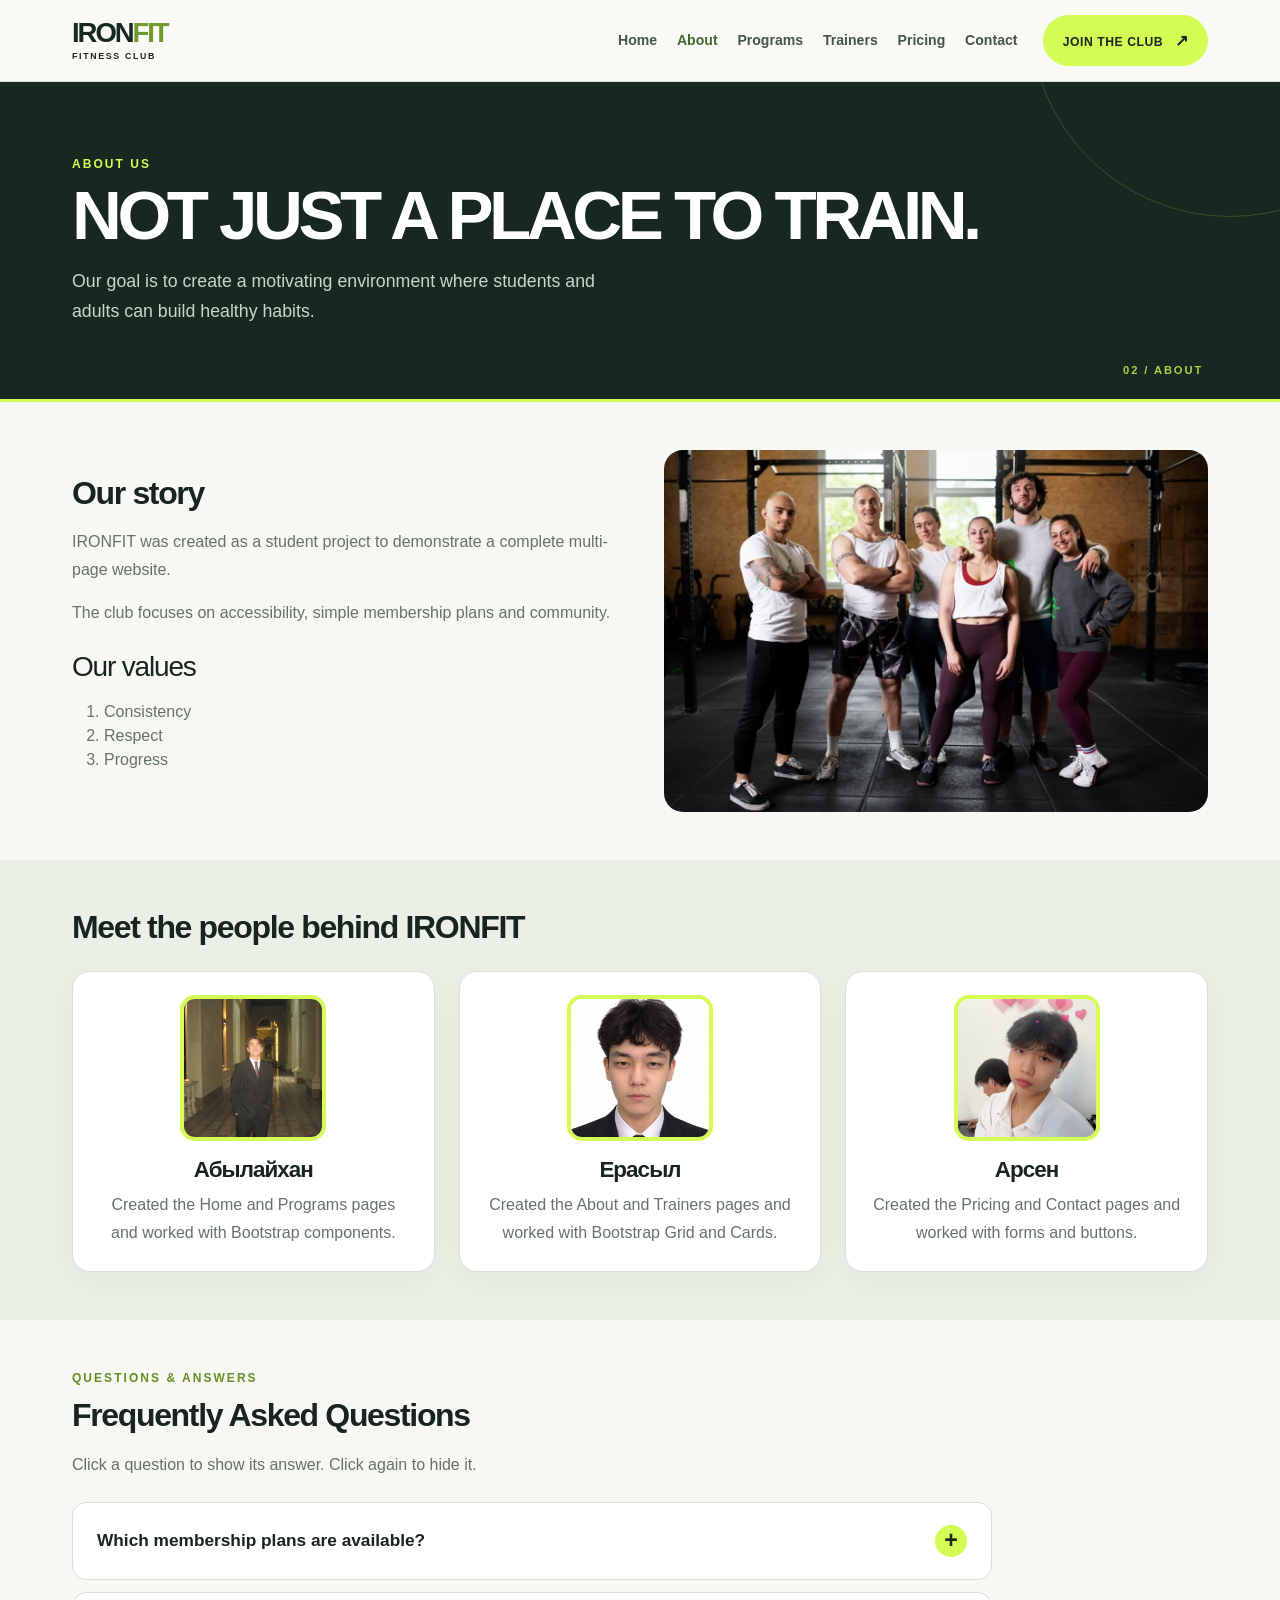
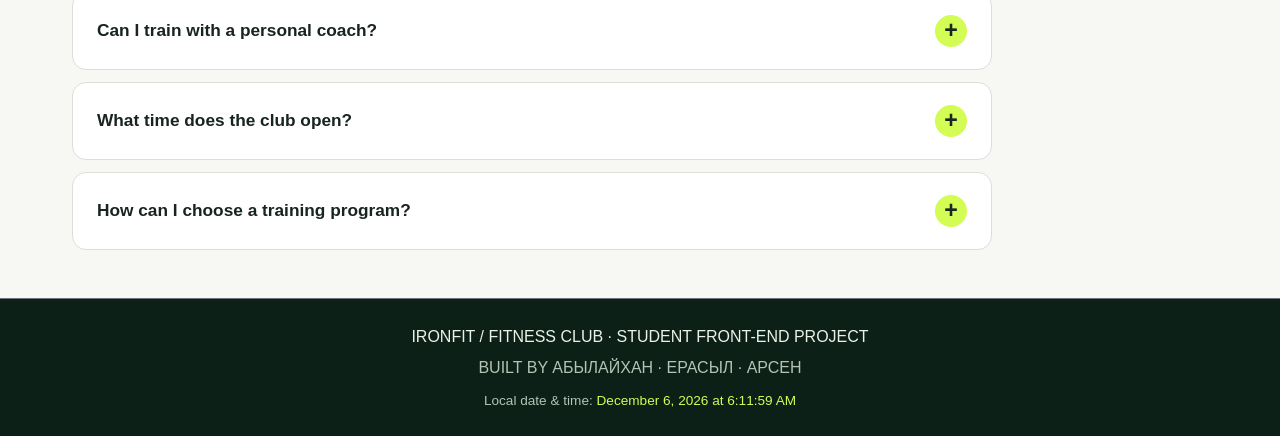
==== commit 6818c093: "Modernize IRONFIT website and add JavaScript features" ====
--- a/about.html
+++ b/about.html
@@ -17,12 +17,12 @@
 
 <body>
 
-<nav class="navbar navbar-expand-lg navbar-dark bg-dark sticky-top">
+<nav class="navbar navbar-expand-lg navbar-light sticky-top site-navbar">
 
   <div class="container">
 
     <a class="navbar-brand fw-bold ironfit-logo" href="index.html">
-      IRON<span>FIT</span>
+      IRON<span>FIT</span><small class="brand-subtitle">FITNESS CLUB</small>
     </a>
 
     <button
@@ -50,6 +50,7 @@
         <li class="nav-item"><a class="nav-link" href="contact.html">Contact</a></li>
 
       </ul>
+      <a class="nav-join btn btn-success ms-lg-4 mt-3 mt-lg-0" href="contact.html">JOIN THE CLUB <span aria-hidden="true">↗</span></a>
 
     </div>
 
@@ -60,7 +61,7 @@
 
 <main>
 
-  <section class="page-hero py-5">
+  <section class="page-hero py-5" data-section="02 / ABOUT">
 
     <div class="container py-lg-4">
 
@@ -69,7 +70,7 @@
       </p>
 
       <h1 class="responsive-title fw-bold text-uppercase mb-3">
-        More than a gym
+        Not just a place to train.
       </h1>
 
       <p class="responsive-text text-secondary mb-0">
@@ -140,7 +141,7 @@
     <div class="container">
 
       <h2 class="fw-bold mb-4">
-        About the Team Members
+        Meet the people behind IRONFIT
       </h2>
 
       <div class="row g-4">
@@ -232,6 +233,66 @@
 
   </section>
 
+
+  <!-- Assignment 4 · Task 2: JavaScript FAQ accordion -->
+  <section class="py-5" id="faq">
+    <div class="container">
+      <p class="eyebrow mb-2">QUESTIONS & ANSWERS</p>
+      <h2 class="fw-bold mb-3">Frequently Asked Questions</h2>
+      <p class="text-secondary mb-4">Click a question to show its answer. Click again to hide it.</p>
+
+      <div class="faq-list">
+        <article class="faq-item">
+          <h3 class="m-0">
+            <button class="faq-question" type="button" aria-expanded="false" aria-controls="faq-answer-1">
+              Which membership plans are available?
+              <span class="faq-symbol" aria-hidden="true">+</span>
+            </button>
+          </h3>
+          <div class="faq-answer" id="faq-answer-1" aria-hidden="true">
+            <div class="faq-answer-inner"><p>IRONFIT has Basic, Standard, and Premium plans. Visit the Pricing page to compare them.</p></div>
+          </div>
+        </article>
+
+        <article class="faq-item">
+          <h3 class="m-0">
+            <button class="faq-question" type="button" aria-expanded="false" aria-controls="faq-answer-2">
+              Can I train with a personal coach?
+              <span class="faq-symbol" aria-hidden="true">+</span>
+            </button>
+          </h3>
+          <div class="faq-answer" id="faq-answer-2" aria-hidden="true">
+            <div class="faq-answer-inner"><p>Yes. Explore our Trainers page and use the Contact form to send a demo registration request.</p></div>
+          </div>
+        </article>
+
+        <article class="faq-item">
+          <h3 class="m-0">
+            <button class="faq-question" type="button" aria-expanded="false" aria-controls="faq-answer-3">
+              What time does the club open?
+              <span class="faq-symbol" aria-hidden="true">+</span>
+            </button>
+          </h3>
+          <div class="faq-answer" id="faq-answer-3" aria-hidden="true">
+            <div class="faq-answer-inner"><p>The Contact page lists our opening hours as 06:00–23:00 daily.</p></div>
+          </div>
+        </article>
+
+        <article class="faq-item">
+          <h3 class="m-0">
+            <button class="faq-question" type="button" aria-expanded="false" aria-controls="faq-answer-4">
+              How can I choose a training program?
+              <span class="faq-symbol" aria-hidden="true">+</span>
+            </button>
+          </h3>
+          <div class="faq-answer" id="faq-answer-4" aria-hidden="true">
+            <div class="faq-answer-inner"><p>Open the Programs page to compare Strength, Cardio, and Group Fitness.</p></div>
+          </div>
+        </article>
+      </div>
+    </div>
+  </section>
+
 </main>
 
 
@@ -240,12 +301,14 @@
   <div class="container">
 
     <p class="mb-1">
-      Front-End Assignment #3 · Fitness Club Website
+      IRONFIT / FITNESS CLUB · STUDENT FRONT-END PROJECT
     </p>
 
     <p class="mb-0 text-secondary">
-      Team members: Абылайхан · Ерасыл · Арсен
+      BUILT BY АБЫЛАЙХАН · ЕРАСЫЛ · АРСЕН
     </p>
+    <!-- Assignment 4 · Task 5: dynamic local date & time -->
+    <p class="footer-clock mt-2 mb-0">Local date &amp; time: <time id="current-date-time">Loading...</time></p>
 
   </div>
 
@@ -256,5 +319,8 @@
   src="https://cdn.jsdelivr.net/npm/bootstrap@5.3.3/dist/js/bootstrap.bundle.min.js">
 </script>
 
+<script src="js/site.js" defer></script>
+<script src="js/about.js" defer></script>
+
 </body>
 </html>
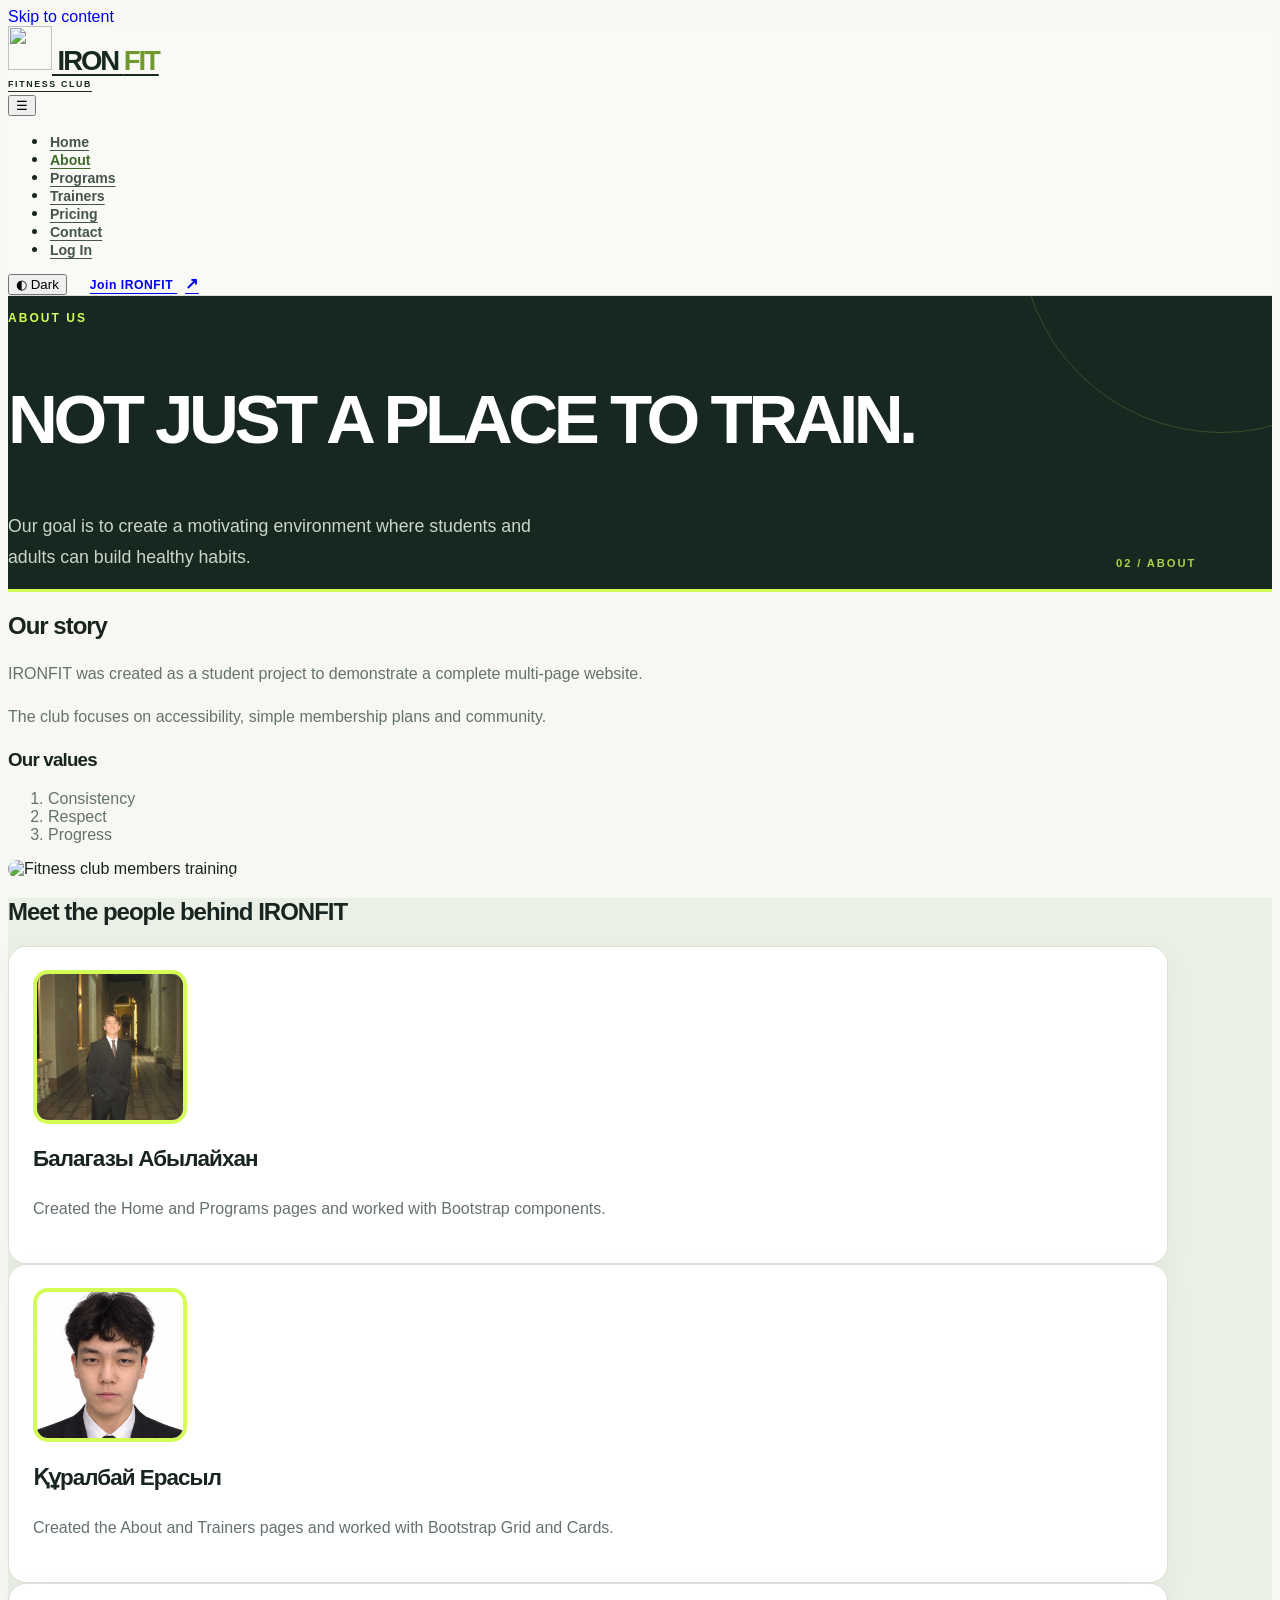
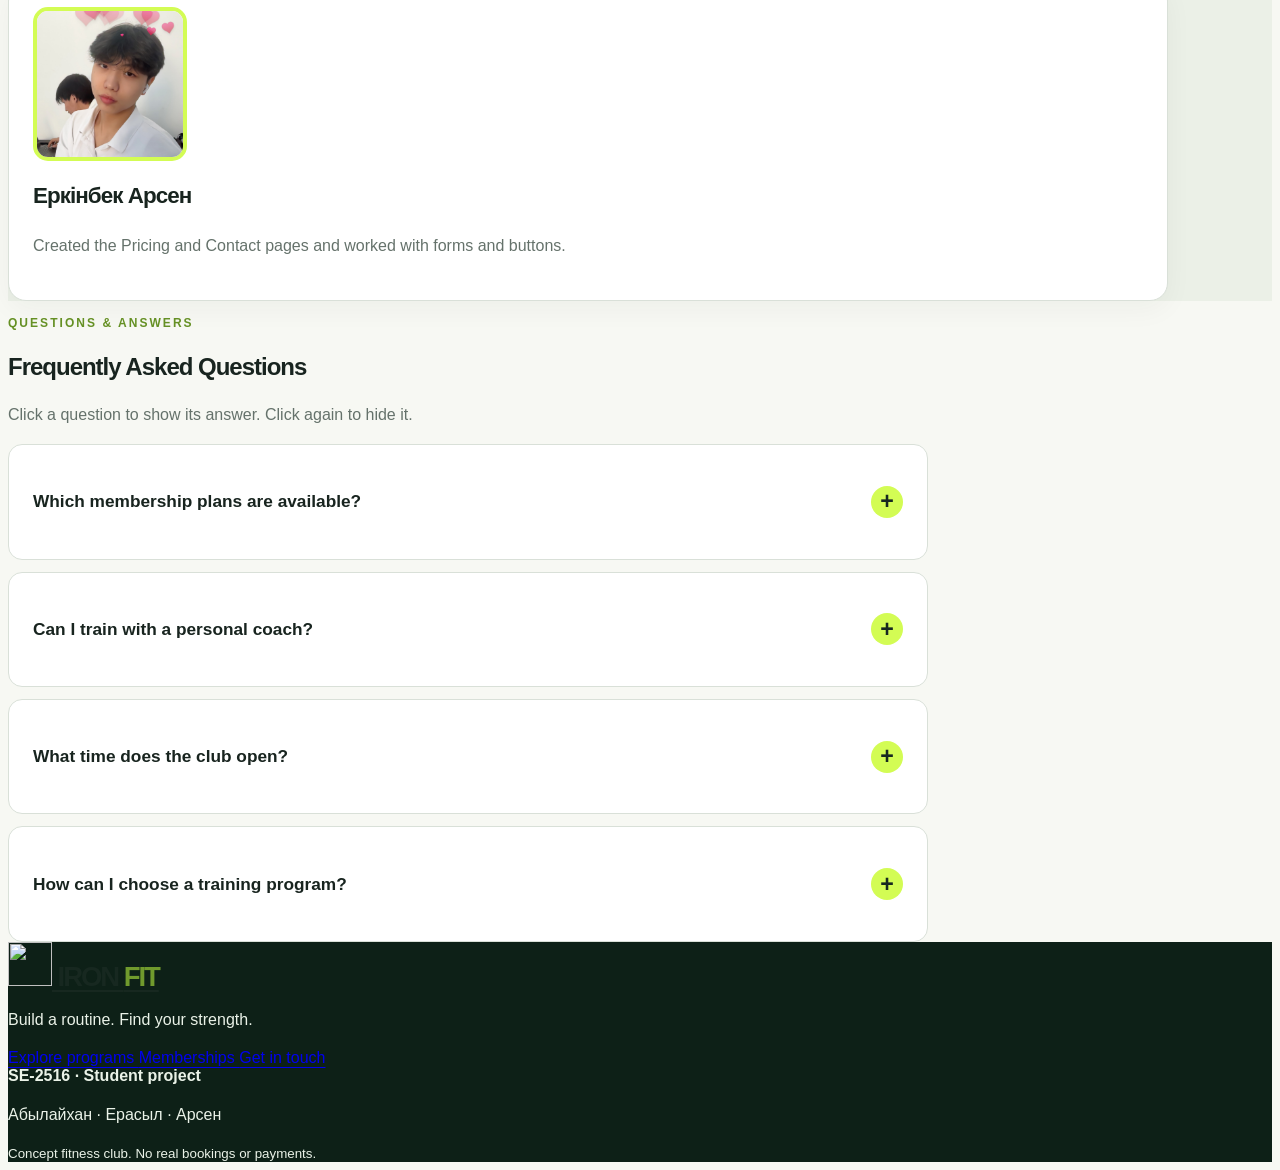
==== commit 23eea0e6: "feat(about): update club story and accessible FAQ" ====
--- a/about.html
+++ b/about.html
@@ -1,326 +1,324 @@
 <!DOCTYPE html>
 <html lang="en">
-
-<head>
-  <!-- Page created by Ерасыл -->
-  <meta charset="UTF-8">
-  <meta name="viewport" content="width=device-width, initial-scale=1.0">
-
-  <title>About Us | IRONFIT</title>
-
-  <link
-    href="https://cdn.jsdelivr.net/npm/bootstrap@5.3.3/dist/css/bootstrap.min.css"
-    rel="stylesheet">
-
-  <link rel="stylesheet" href="css/style.css">
-</head>
-
-<body>
-
-<nav class="navbar navbar-expand-lg navbar-light sticky-top site-navbar">
-
-  <div class="container">
-
-    <a class="navbar-brand fw-bold ironfit-logo" href="index.html">
-      IRON<span>FIT</span><small class="brand-subtitle">FITNESS CLUB</small>
+ <head>
+  <meta charset="utf-8"/>
+  <meta content="width=device-width, initial-scale=1.0" name="viewport"/>
+  <title>
+   About Us | IRONFIT
+  </title>
+  <link href="css/vendor/bootstrap.min.css" rel="stylesheet"/>
+  <link href="css/style.css" rel="stylesheet"/>
+  <meta content="Find your training routine at IRONFIT: strength, cardio, group fitness and flexible memberships." name="description"/>
+  <script src="js/theme.js">
+  </script>
+ </head>
+ <body>
+  <a class="skip-link" href="#main-content">
+   Skip to content
+  </a>
+  <nav aria-label="Main navigation" class="navbar navbar-expand-xl sticky-top site-navbar">
+   <div class="container">
+    <a class="navbar-brand ironfit-logo" href="index.html">
+     <img alt="" class="brand-mark" height="44" src="images/ironfit-logo.png" width="44"/>
+     IRON
+     <span>
+      FIT
+     </span>
+     <small class="brand-subtitle">
+      FITNESS CLUB
+     </small>
     </a>
-
-    <button
-      class="navbar-toggler"
-      type="button"
-      data-bs-toggle="collapse"
-      data-bs-target="#mainNavbar"
-      aria-controls="mainNavbar"
-      aria-expanded="false"
-      aria-label="Toggle navigation">
-
-      <span class="navbar-toggler-icon"></span>
-
+    <button aria-controls="mainNavbar" aria-expanded="false" aria-label="Toggle navigation" class="navbar-toggler" data-bs-target="#mainNavbar" data-bs-toggle="collapse" type="button">
+     <span aria-hidden="true">
+      ☰
+     </span>
     </button>
-
     <div class="collapse navbar-collapse" id="mainNavbar">
-
-      <ul class="navbar-nav ms-auto gap-lg-3">
-
-        <li class="nav-item"><a class="nav-link" href="index.html">Home</a></li>
-        <li class="nav-item"><a class="nav-link active" href="about.html">About</a></li>
-        <li class="nav-item"><a class="nav-link" href="programs.html">Programs</a></li>
-        <li class="nav-item"><a class="nav-link" href="trainers.html">Trainers</a></li>
-        <li class="nav-item"><a class="nav-link" href="pricing.html">Pricing</a></li>
-        <li class="nav-item"><a class="nav-link" href="contact.html">Contact</a></li>
-
-      </ul>
-      <a class="nav-join btn btn-success ms-lg-4 mt-3 mt-lg-0" href="contact.html">JOIN THE CLUB <span aria-hidden="true">↗</span></a>
-
-    </div>
-
-  </div>
-
-</nav>
-
-
-<main>
-
-  <section class="page-hero py-5" data-section="02 / ABOUT">
-
+     <ul class="navbar-nav ms-auto">
+      <li class="nav-item">
+       <a class="nav-link" href="index.html">
+        Home
+       </a>
+      </li>
+      <li class="nav-item">
+       <a aria-current="page" class="nav-link active" href="about.html">
+        About
+       </a>
+      </li>
+      <li class="nav-item">
+       <a class="nav-link" href="programs.html">
+        Programs
+       </a>
+      </li>
+      <li class="nav-item">
+       <a class="nav-link" href="trainers.html">
+        Trainers
+       </a>
+      </li>
+      <li class="nav-item">
+       <a class="nav-link" href="pricing.html">
+        Pricing
+       </a>
+      </li>
+      <li class="nav-item">
+       <a class="nav-link" href="contact.html">
+        Contact
+       </a>
+      </li>
+      <li class="nav-item">
+       <a class="nav-link" data-auth-link="" href="login.html">
+        Log In
+       </a>
+      </li>
+     </ul>
+     <div class="nav-actions">
+      <button aria-label="Switch to dark mode" aria-pressed="false" class="theme-toggle" id="theme-toggle" type="button">
+       <span aria-hidden="true">
+        ◐
+       </span>
+       <span id="theme-label">
+        Dark
+       </span>
+      </button>
+      <a class="btn btn-success nav-join" href="signup.html">
+       Join IRONFIT
+       <span aria-hidden="true">
+        ↗
+       </span>
+      </a>
+     </div>
+    </div>
+   </div>
+  </nav>
+  <main id="main-content">
+   <section class="page-hero py-5" data-section="02 / ABOUT">
     <div class="container py-lg-4">
-
-      <p class="eyebrow mb-2">
-        ABOUT US
-      </p>
-
-      <h1 class="responsive-title fw-bold text-uppercase mb-3">
-        Not just a place to train.
-      </h1>
-
-      <p class="responsive-text text-secondary mb-0">
-        Our goal is to create a motivating environment
+     <p class="eyebrow mb-2">
+      ABOUT US
+     </p>
+     <h1 class="responsive-title fw-bold text-uppercase mb-3">
+      Not just a place to train.
+     </h1>
+     <p class="responsive-text text-secondary mb-0">
+      Our goal is to create a motivating environment
         where students and adults can build healthy habits.
-      </p>
-
-    </div>
-
-  </section>
-
-
-  <!-- BOOTSTRAP TWO COLUMN GRID -->
-  <section class="py-5">
-
+     </p>
+    </div>
+   </section>
+   <section class="py-5">
     <div class="container">
-
-      <div class="row align-items-center g-5">
-
-        <div class="col-12 col-lg-6">
-
-          <h2 class="fw-bold mb-3">
-            Our story
-          </h2>
-
-          <p class="text-secondary">
-            IRONFIT was created as a student project
+     <div class="row align-items-center g-5">
+      <div class="col-12 col-lg-6">
+       <h2 class="fw-bold mb-3">
+        Our story
+       </h2>
+       <p class="text-secondary">
+        IRONFIT was created as a student project
             to demonstrate a complete multi-page website.
-          </p>
-
-          <p class="text-secondary">
-            The club focuses on accessibility,
+       </p>
+       <p class="text-secondary">
+        The club focuses on accessibility,
             simple membership plans and community.
-          </p>
-
-          <h3 class="mt-lg-4 mb-3">
-            Our values
-          </h3>
-
-          <ol class="text-secondary">
-            <li>Consistency</li>
-            <li>Respect</li>
-            <li>Progress</li>
-          </ol>
-
-        </div>
-
-
-        <div class="col-12 col-lg-6">
-
-          <img
-            src="images/about.webp"
-            class="img-fluid rounded-4"
-            alt="Fitness club members training">
-
-        </div>
-
-      </div>
-
-    </div>
-
-  </section>
-
-
-  <!-- BOOTSTRAP 3 COLUMN GRID -->
-  <section class="py-5 bg-panel">
-
+       </p>
+       <h3 class="mt-lg-4 mb-3">
+        Our values
+       </h3>
+       <ol class="text-secondary">
+        <li>
+         Consistency
+        </li>
+        <li>
+         Respect
+        </li>
+        <li>
+         Progress
+        </li>
+       </ol>
+      </div>
+      <div class="col-12 col-lg-6">
+       <img alt="Fitness club members training" class="img-fluid rounded-4" decoding="async" loading="lazy" src="images/community.png"/>
+      </div>
+     </div>
+    </div>
+   </section>
+   <section class="py-5 bg-panel">
     <div class="container">
-
-      <h2 class="fw-bold mb-4">
-        Meet the people behind IRONFIT
-      </h2>
-
-      <div class="row g-4">
-
-
-        <div class="col-12 col-md-6 col-lg-4">
-
-          <article class="card bootstrap-card h-100 text-center">
-
-            <div class="card-body">
-
-              <img
-                src="images/abylai.jpg"
-                class="team-photo mx-auto mb-3"
-                alt="Photo of Abylaikhan">
-
-              <h3 class="card-title">
-                Абылайхан
-              </h3>
-
-              <p class="card-text text-secondary">
-                Created the Home and Programs pages
+     <h2 class="fw-bold mb-4">
+      Meet the people behind IRONFIT
+     </h2>
+     <div class="row g-4">
+      <div class="col-12 col-md-6 col-lg-4">
+       <article class="card bootstrap-card h-100 text-center">
+        <div class="card-body">
+         <img alt="Photo of Abylaikhan" class="team-photo mx-auto mb-3" decoding="async" loading="lazy" src="images/abylai.jpg"/>
+         <h3 class="card-title">
+          Балагазы Абылайхан
+         </h3>
+         <p class="card-text text-secondary">
+          Created the Home and Programs pages
                 and worked with Bootstrap components.
-              </p>
-
-            </div>
-
-          </article>
-
-        </div>
-
-
-        <div class="col-12 col-md-6 col-lg-4">
-
-          <article class="card bootstrap-card h-100 text-center">
-
-            <div class="card-body">
-
-              <img
-                src="images/PHOTO-2026-09-25-15-36-45.jpg"
-                class="team-photo mx-auto mb-3"
-                alt="Photo of Erasyl">
-
-              <h3 class="card-title">
-                Ерасыл
-              </h3>
-
-              <p class="card-text text-secondary">
-                Created the About and Trainers pages
+         </p>
+        </div>
+       </article>
+      </div>
+      <div class="col-12 col-md-6 col-lg-4">
+       <article class="card bootstrap-card h-100 text-center">
+        <div class="card-body">
+         <img alt="Photo of Erasyl" class="team-photo mx-auto mb-3" decoding="async" loading="lazy" src="images/PHOTO-2026-09-25-15-36-45.jpg"/>
+         <h3 class="card-title">
+          Құралбай Ерасыл
+         </h3>
+         <p class="card-text text-secondary">
+          Created the About and Trainers pages
                 and worked with Bootstrap Grid and Cards.
-              </p>
-
-            </div>
-
-          </article>
-
-        </div>
-
-
-        <div class="col-12 col-md-6 col-lg-4">
-
-          <article class="card bootstrap-card h-100 text-center">
-
-            <div class="card-body">
-
-              <img
-                src="images/arsen.jpg"
-                class="team-photo mx-auto mb-3"
-                alt="Photo of Arsen">
-
-              <h3 class="card-title">
-                Арсен
-              </h3>
-
-              <p class="card-text text-secondary">
-                Created the Pricing and Contact pages
+         </p>
+        </div>
+       </article>
+      </div>
+      <div class="col-12 col-md-6 col-lg-4">
+       <article class="card bootstrap-card h-100 text-center">
+        <div class="card-body">
+         <img alt="Photo of Arsen" class="team-photo mx-auto mb-3" decoding="async" loading="lazy" src="images/arsen.jpg"/>
+         <h3 class="card-title">
+          Еркінбек Арсен
+         </h3>
+         <p class="card-text text-secondary">
+          Created the Pricing and Contact pages
                 and worked with forms and buttons.
-              </p>
-
-            </div>
-
-          </article>
-
-        </div>
-
-      </div>
-
-    </div>
-
-  </section>
-
-
-  <!-- Assignment 4 · Task 2: JavaScript FAQ accordion -->
-  <section class="py-5" id="faq">
+         </p>
+        </div>
+       </article>
+      </div>
+     </div>
+    </div>
+   </section>
+   <section class="py-5" id="faq">
     <div class="container">
-      <p class="eyebrow mb-2">QUESTIONS & ANSWERS</p>
-      <h2 class="fw-bold mb-3">Frequently Asked Questions</h2>
-      <p class="text-secondary mb-4">Click a question to show its answer. Click again to hide it.</p>
-
-      <div class="faq-list">
-        <article class="faq-item">
-          <h3 class="m-0">
-            <button class="faq-question" type="button" aria-expanded="false" aria-controls="faq-answer-1">
-              Which membership plans are available?
-              <span class="faq-symbol" aria-hidden="true">+</span>
-            </button>
-          </h3>
-          <div class="faq-answer" id="faq-answer-1" aria-hidden="true">
-            <div class="faq-answer-inner"><p>IRONFIT has Basic, Standard, and Premium plans. Visit the Pricing page to compare them.</p></div>
-          </div>
-        </article>
-
-        <article class="faq-item">
-          <h3 class="m-0">
-            <button class="faq-question" type="button" aria-expanded="false" aria-controls="faq-answer-2">
-              Can I train with a personal coach?
-              <span class="faq-symbol" aria-hidden="true">+</span>
-            </button>
-          </h3>
-          <div class="faq-answer" id="faq-answer-2" aria-hidden="true">
-            <div class="faq-answer-inner"><p>Yes. Explore our Trainers page and use the Contact form to send a demo registration request.</p></div>
-          </div>
-        </article>
-
-        <article class="faq-item">
-          <h3 class="m-0">
-            <button class="faq-question" type="button" aria-expanded="false" aria-controls="faq-answer-3">
-              What time does the club open?
-              <span class="faq-symbol" aria-hidden="true">+</span>
-            </button>
-          </h3>
-          <div class="faq-answer" id="faq-answer-3" aria-hidden="true">
-            <div class="faq-answer-inner"><p>The Contact page lists our opening hours as 06:00–23:00 daily.</p></div>
-          </div>
-        </article>
-
-        <article class="faq-item">
-          <h3 class="m-0">
-            <button class="faq-question" type="button" aria-expanded="false" aria-controls="faq-answer-4">
-              How can I choose a training program?
-              <span class="faq-symbol" aria-hidden="true">+</span>
-            </button>
-          </h3>
-          <div class="faq-answer" id="faq-answer-4" aria-hidden="true">
-            <div class="faq-answer-inner"><p>Open the Programs page to compare Strength, Cardio, and Group Fitness.</p></div>
-          </div>
-        </article>
-      </div>
-    </div>
-  </section>
-
-</main>
-
-
-<footer class="py-4 border-top border-secondary text-center">
-
-  <div class="container">
-
-    <p class="mb-1">
-      IRONFIT / FITNESS CLUB · STUDENT FRONT-END PROJECT
-    </p>
-
-    <p class="mb-0 text-secondary">
-      BUILT BY АБЫЛАЙХАН · ЕРАСЫЛ · АРСЕН
-    </p>
-    <!-- Assignment 4 · Task 5: dynamic local date & time -->
-    <p class="footer-clock mt-2 mb-0">Local date &amp; time: <time id="current-date-time">Loading...</time></p>
-
-  </div>
-
-</footer>
-
-
-<script
-  src="https://cdn.jsdelivr.net/npm/bootstrap@5.3.3/dist/js/bootstrap.bundle.min.js">
-</script>
-
-<script src="js/site.js" defer></script>
-<script src="js/about.js" defer></script>
-
-</body>
-</html>+     <p class="eyebrow mb-2">
+      QUESTIONS &amp; ANSWERS
+     </p>
+     <h2 class="fw-bold mb-3">
+      Frequently Asked Questions
+     </h2>
+     <p class="text-secondary mb-4">
+      Click a question to show its answer. Click again to hide it.
+     </p>
+     <div class="faq-list">
+      <article class="faq-item">
+       <h3 class="m-0">
+        <button aria-controls="faq-answer-1" aria-expanded="false" class="faq-question" type="button">
+         Which membership plans are available?
+         <span aria-hidden="true" class="faq-symbol">
+          +
+         </span>
+        </button>
+       </h3>
+       <div aria-hidden="true" class="faq-answer" hidden="" id="faq-answer-1">
+        <div class="faq-answer-inner">
+         <p>
+          IRONFIT has Basic, Standard, and Premium plans. Visit the Pricing page to compare them.
+         </p>
+        </div>
+       </div>
+      </article>
+      <article class="faq-item">
+       <h3 class="m-0">
+        <button aria-controls="faq-answer-2" aria-expanded="false" class="faq-question" type="button">
+         Can I train with a personal coach?
+         <span aria-hidden="true" class="faq-symbol">
+          +
+         </span>
+        </button>
+       </h3>
+       <div aria-hidden="true" class="faq-answer" hidden="" id="faq-answer-2">
+        <div class="faq-answer-inner">
+         <p>
+          Explore the coaching styles on Trainers, then use Contact to prepare a local enquiry.
+         </p>
+        </div>
+       </div>
+      </article>
+      <article class="faq-item">
+       <h3 class="m-0">
+        <button aria-controls="faq-answer-3" aria-expanded="false" class="faq-question" type="button">
+         What time does the club open?
+         <span aria-hidden="true" class="faq-symbol">
+          +
+         </span>
+        </button>
+       </h3>
+       <div aria-hidden="true" class="faq-answer" hidden="" id="faq-answer-3">
+        <div class="faq-answer-inner">
+         <p>
+          The Contact page lists our opening hours as 06:00–23:00 daily.
+         </p>
+        </div>
+       </div>
+      </article>
+      <article class="faq-item">
+       <h3 class="m-0">
+        <button aria-controls="faq-answer-4" aria-expanded="false" class="faq-question" type="button">
+         How can I choose a training program?
+         <span aria-hidden="true" class="faq-symbol">
+          +
+         </span>
+        </button>
+       </h3>
+       <div aria-hidden="true" class="faq-answer" hidden="" id="faq-answer-4">
+        <div class="faq-answer-inner">
+         <p>
+          Open the Programs page to compare Strength, Cardio, and Group Fitness.
+         </p>
+        </div>
+       </div>
+      </article>
+     </div>
+    </div>
+   </section>
+  </main>
+  <footer class="site-footer">
+   <div class="container footer-grid">
+    <div>
+     <a class="ironfit-logo" href="index.html">
+      <img alt="" class="brand-mark" height="44" src="images/ironfit-logo.png" width="44"/>
+      IRON
+      <span>
+       FIT
+      </span>
+     </a>
+     <p>
+      Build a routine. Find your strength.
+     </p>
+    </div>
+    <div>
+     <a href="programs.html">
+      Explore programs
+     </a>
+     <a href="pricing.html">
+      Memberships
+     </a>
+     <a href="contact.html">
+      Get in touch
+     </a>
+    </div>
+    <div>
+     <strong>
+      SE-2516 · Student project
+     </strong>
+     <p>
+      Абылайхан · Ерасыл · Арсен
+     </p>
+     <small>
+      Concept fitness club. No real bookings or payments.
+     </small>
+    </div>
+   </div>
+  </footer>
+  <script defer="" src="js/site.js">
+  </script>
+  <script defer="" src="js/about.js">
+  </script>
+  <script defer="" src="js/vendor/bootstrap.bundle.min.js">
+  </script>
+ </body>
+</html>
